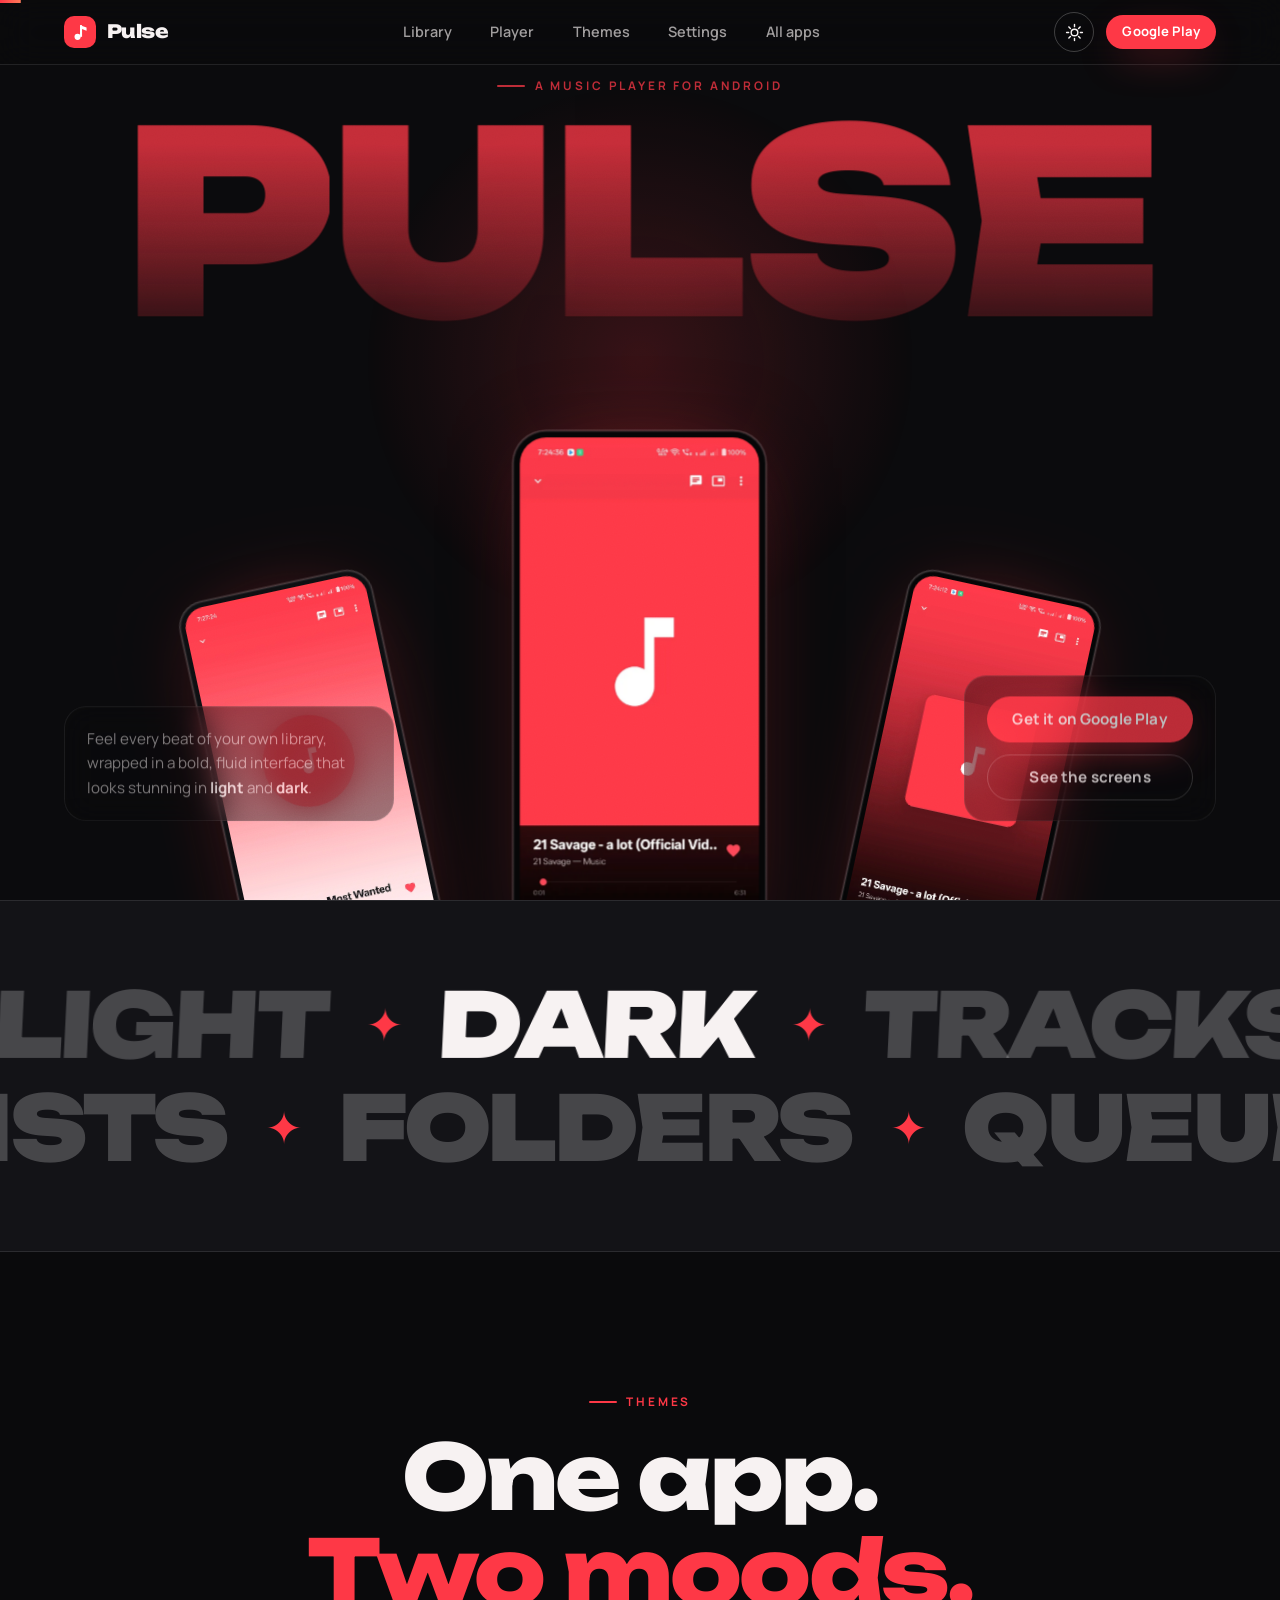
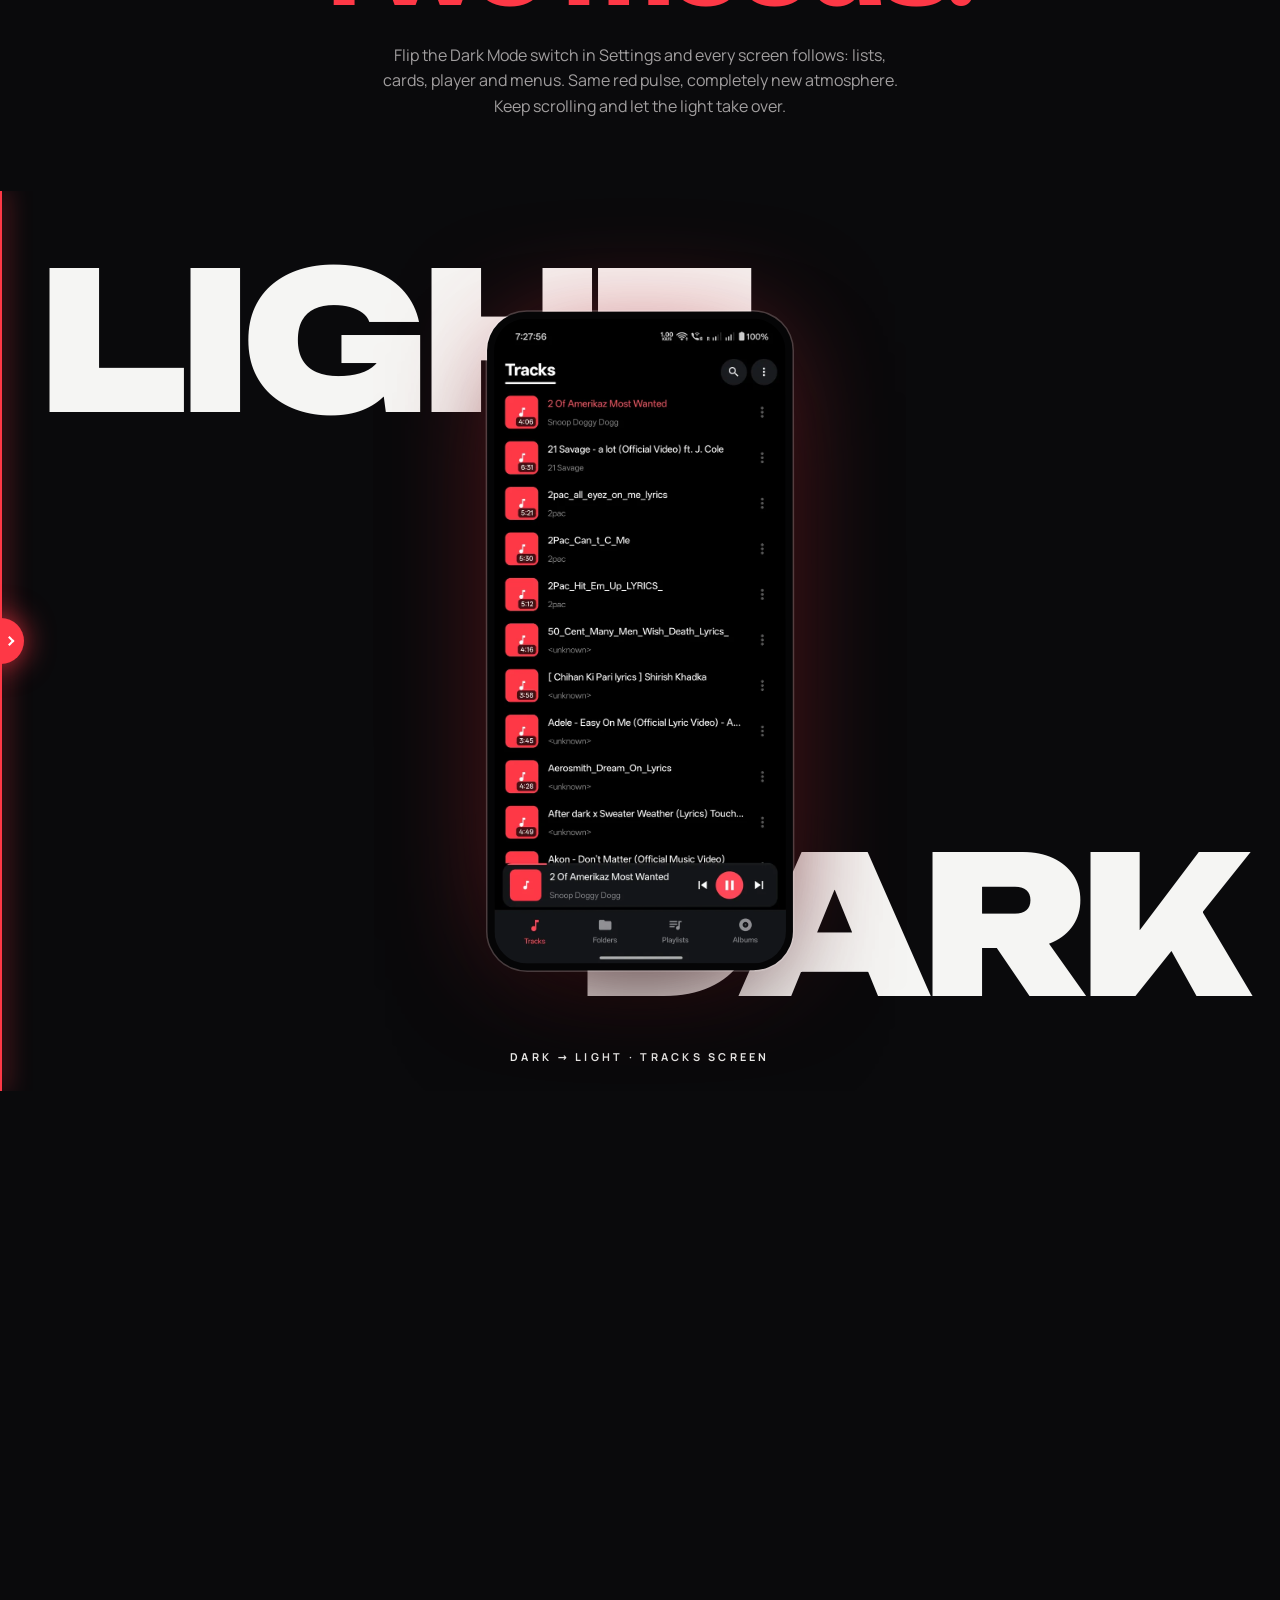
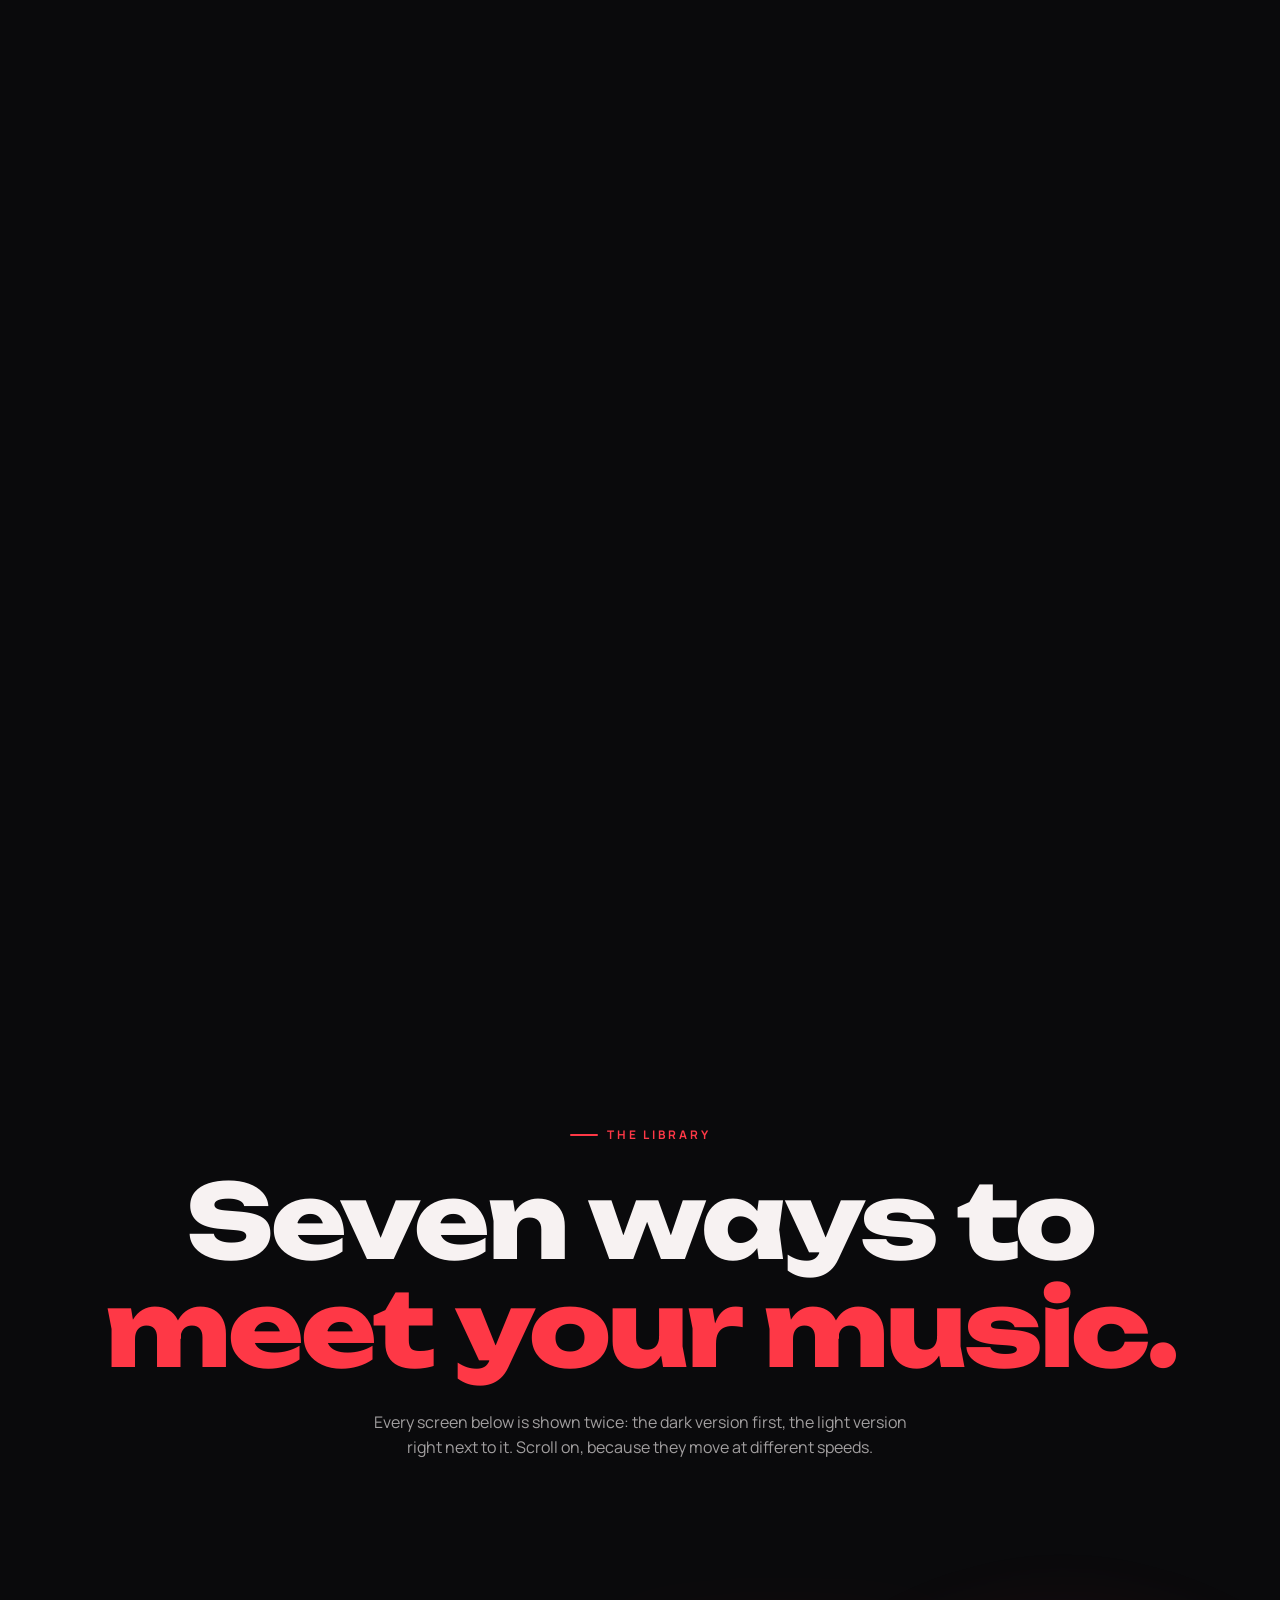
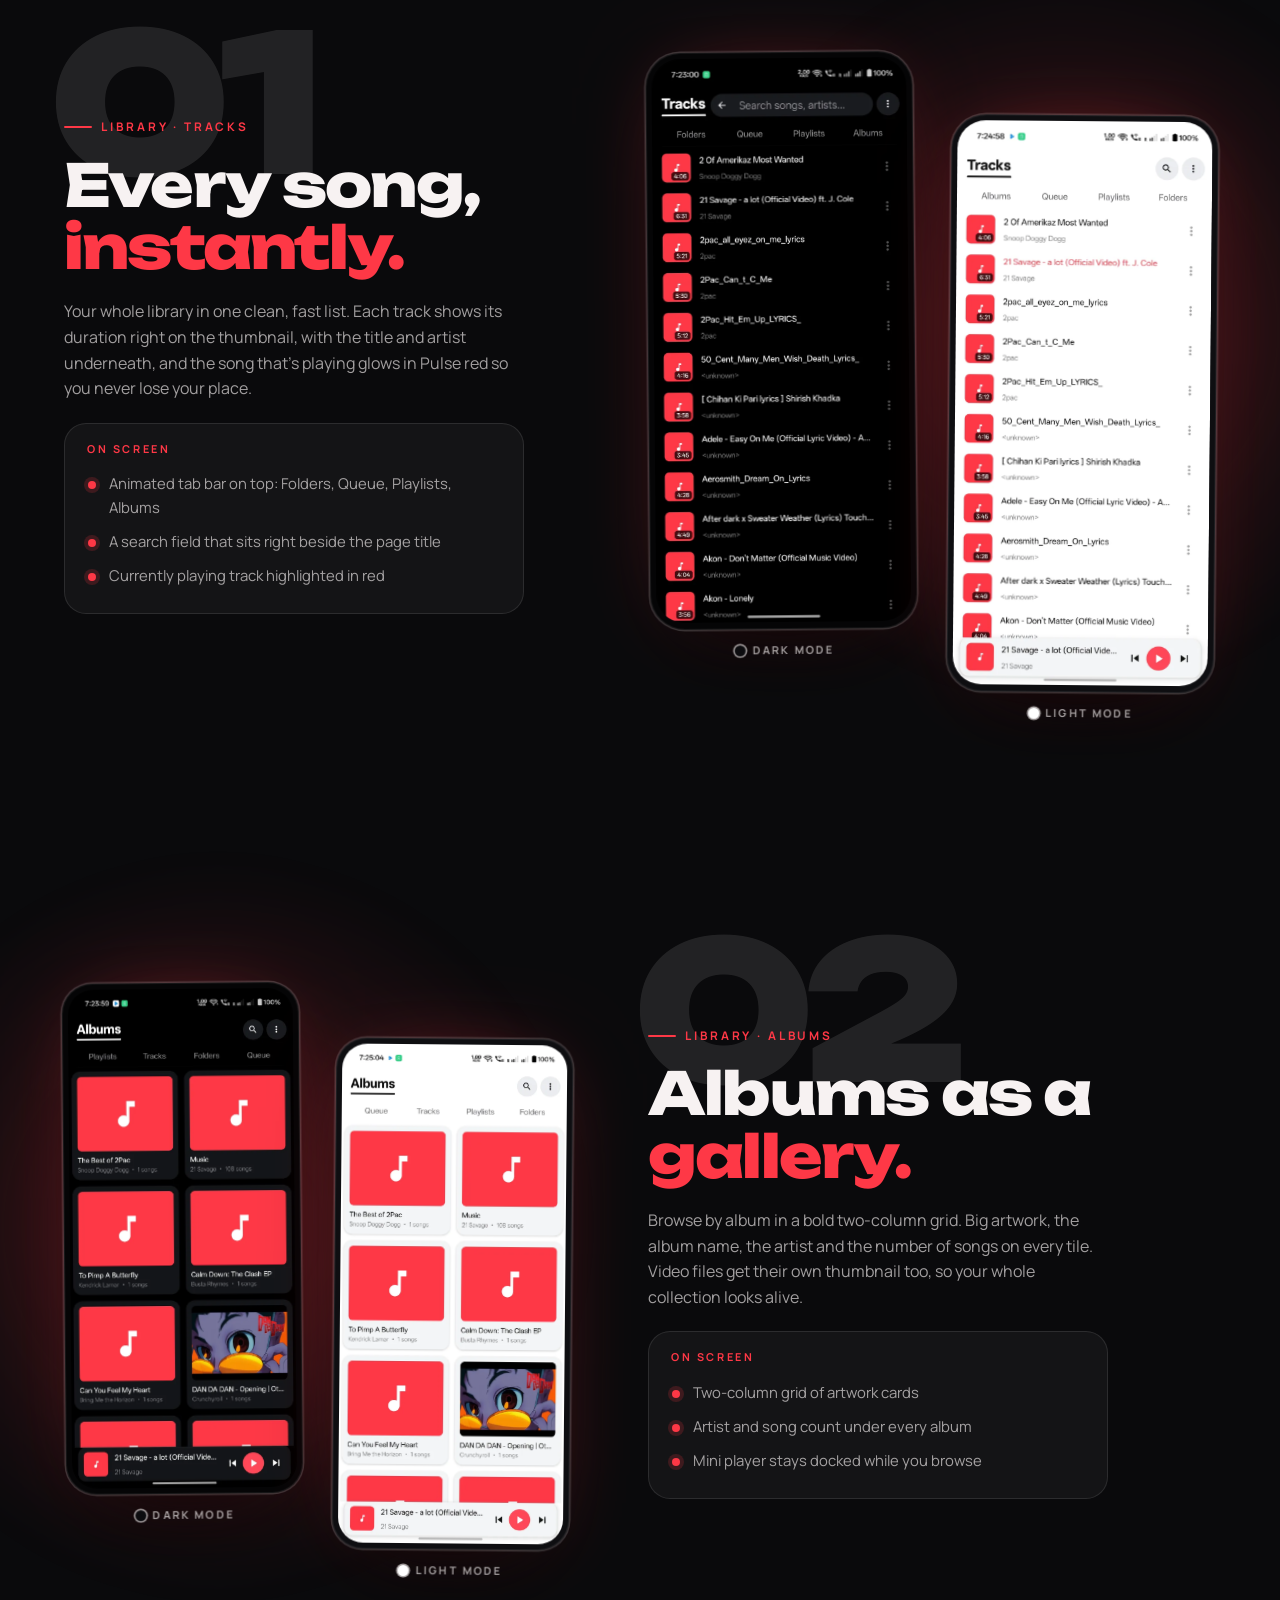
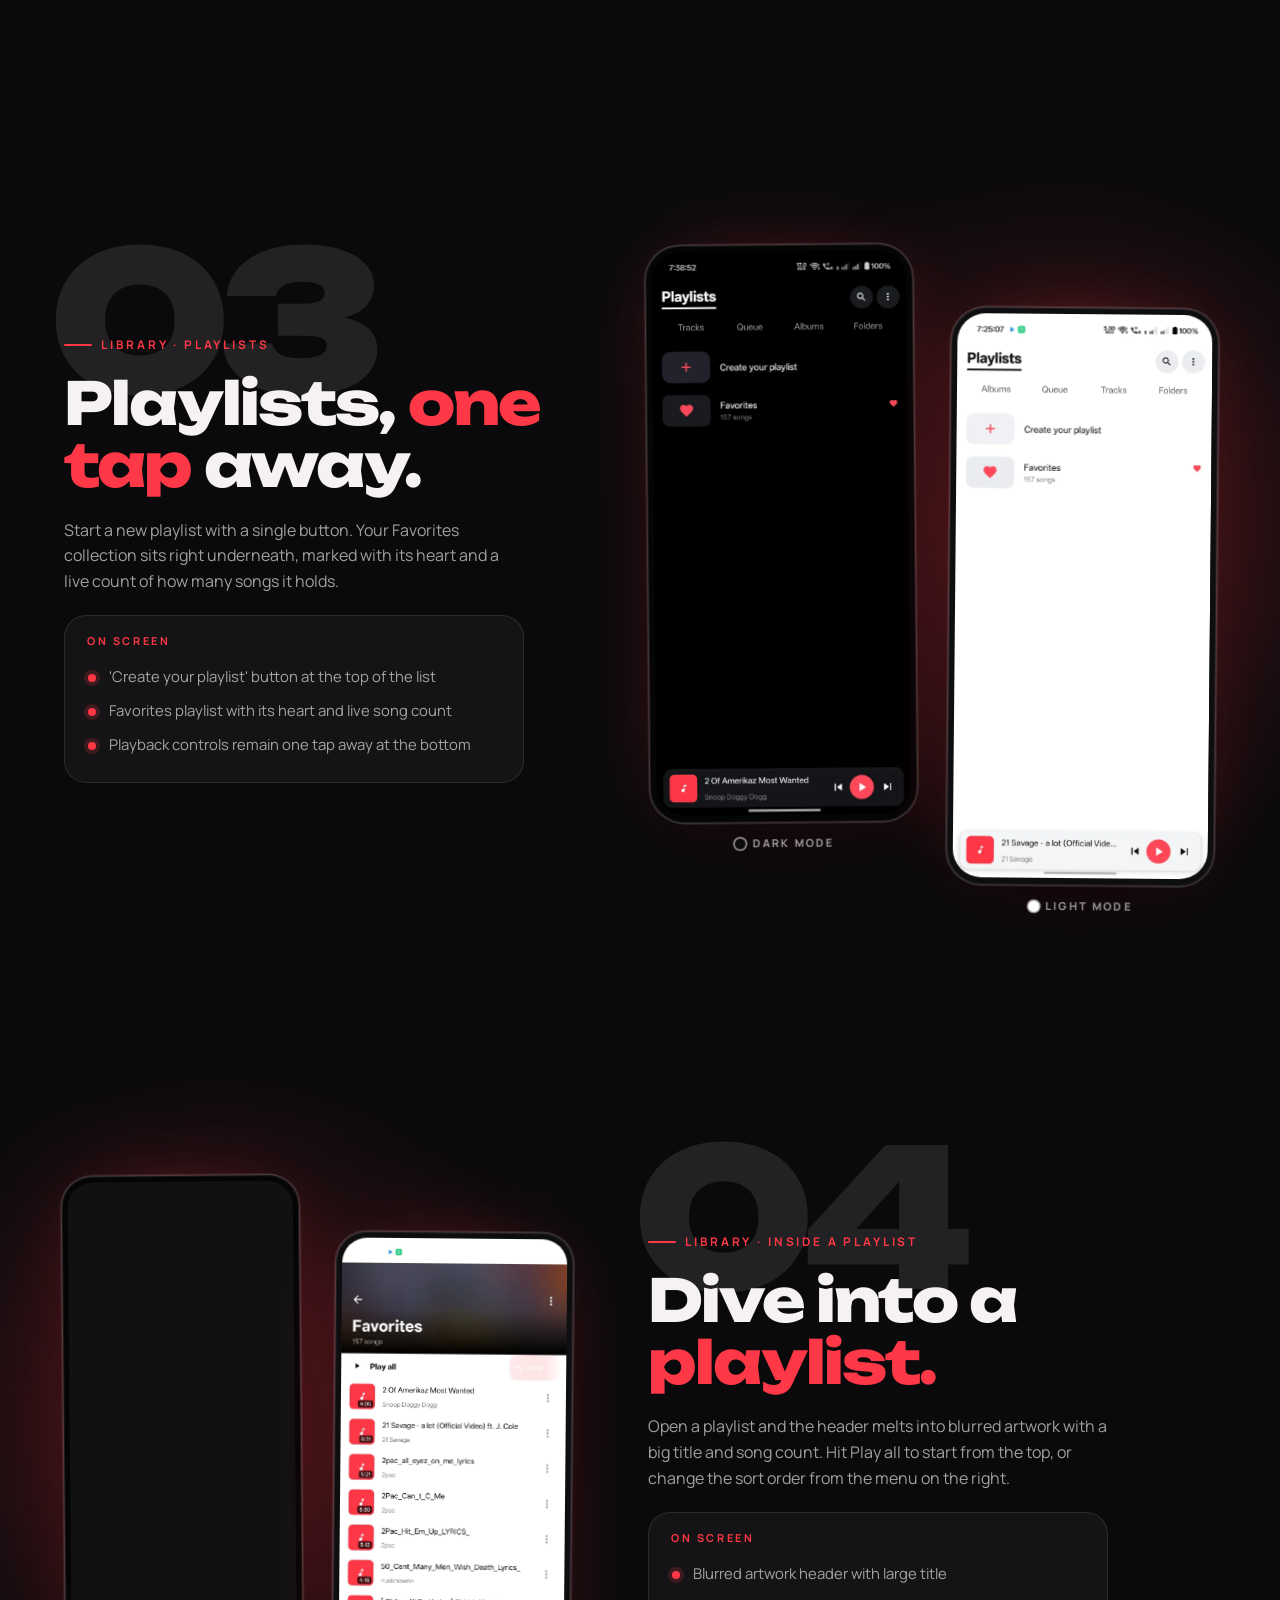
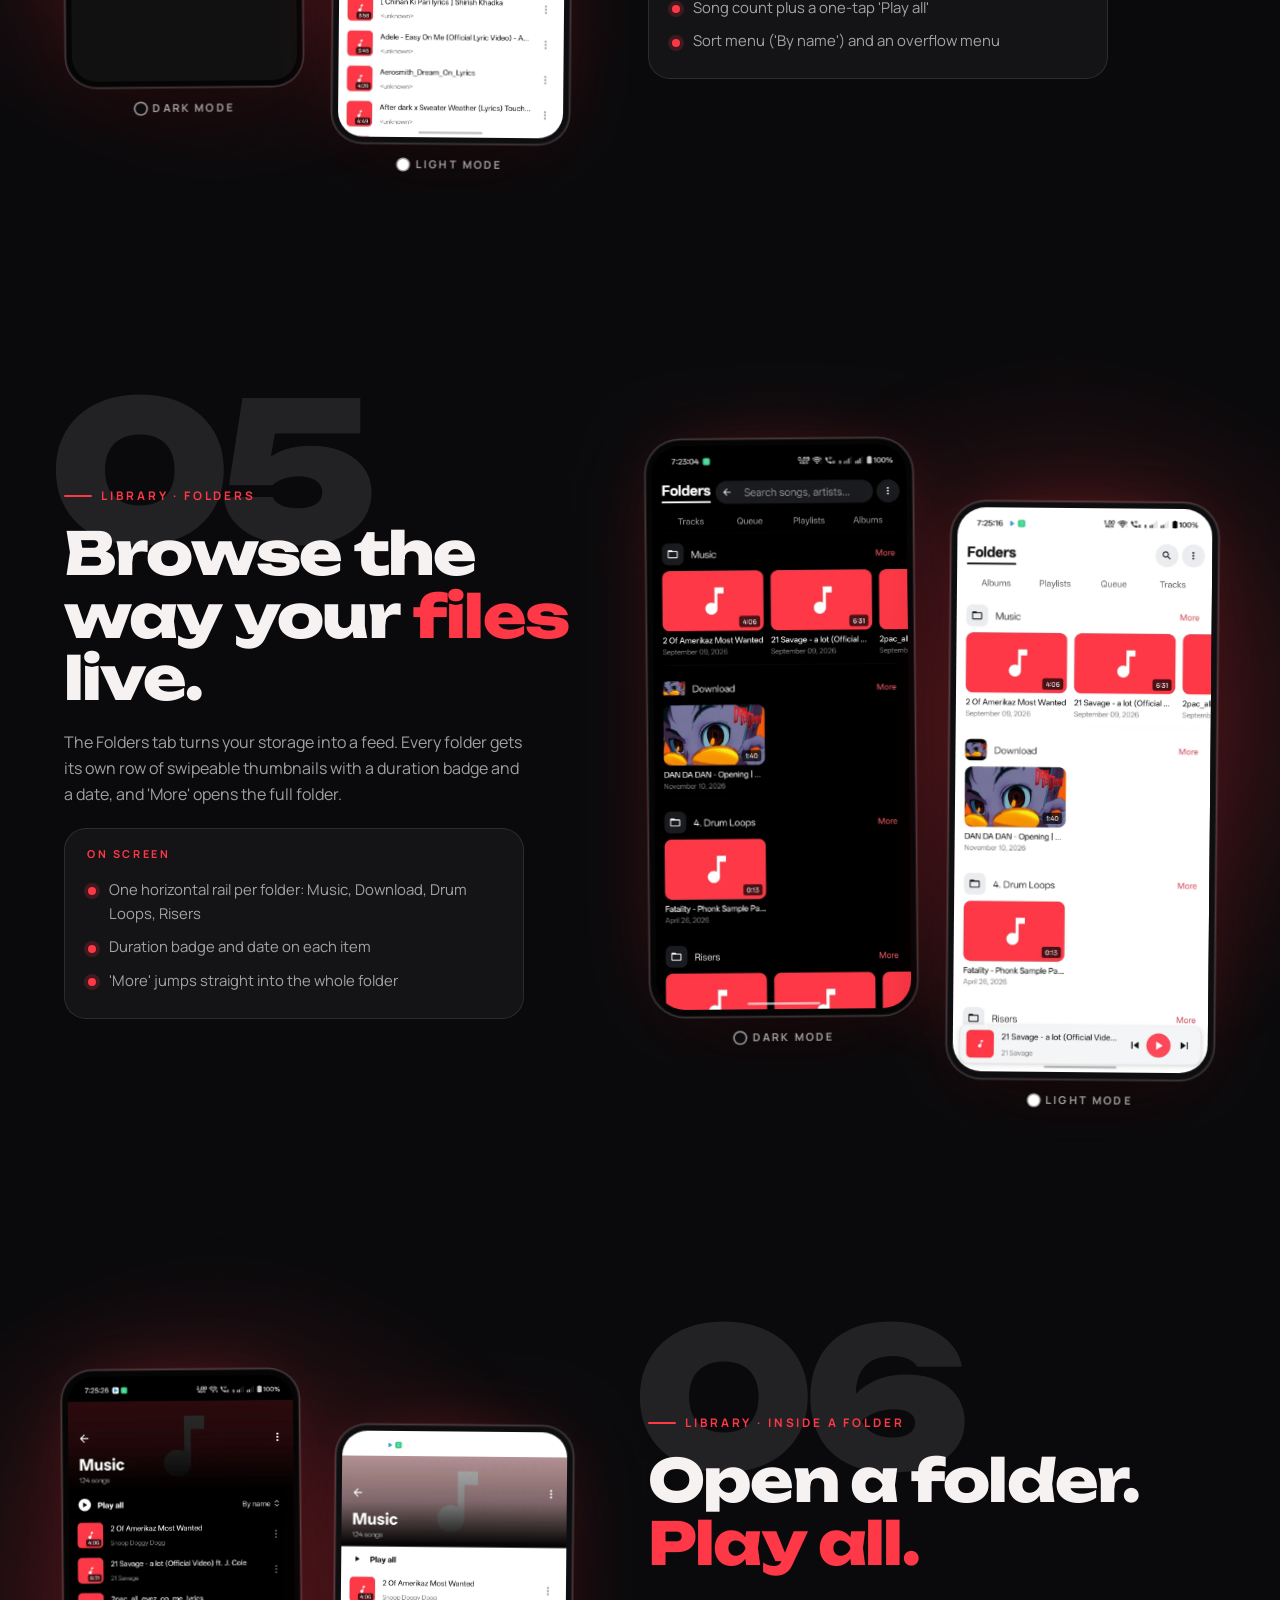
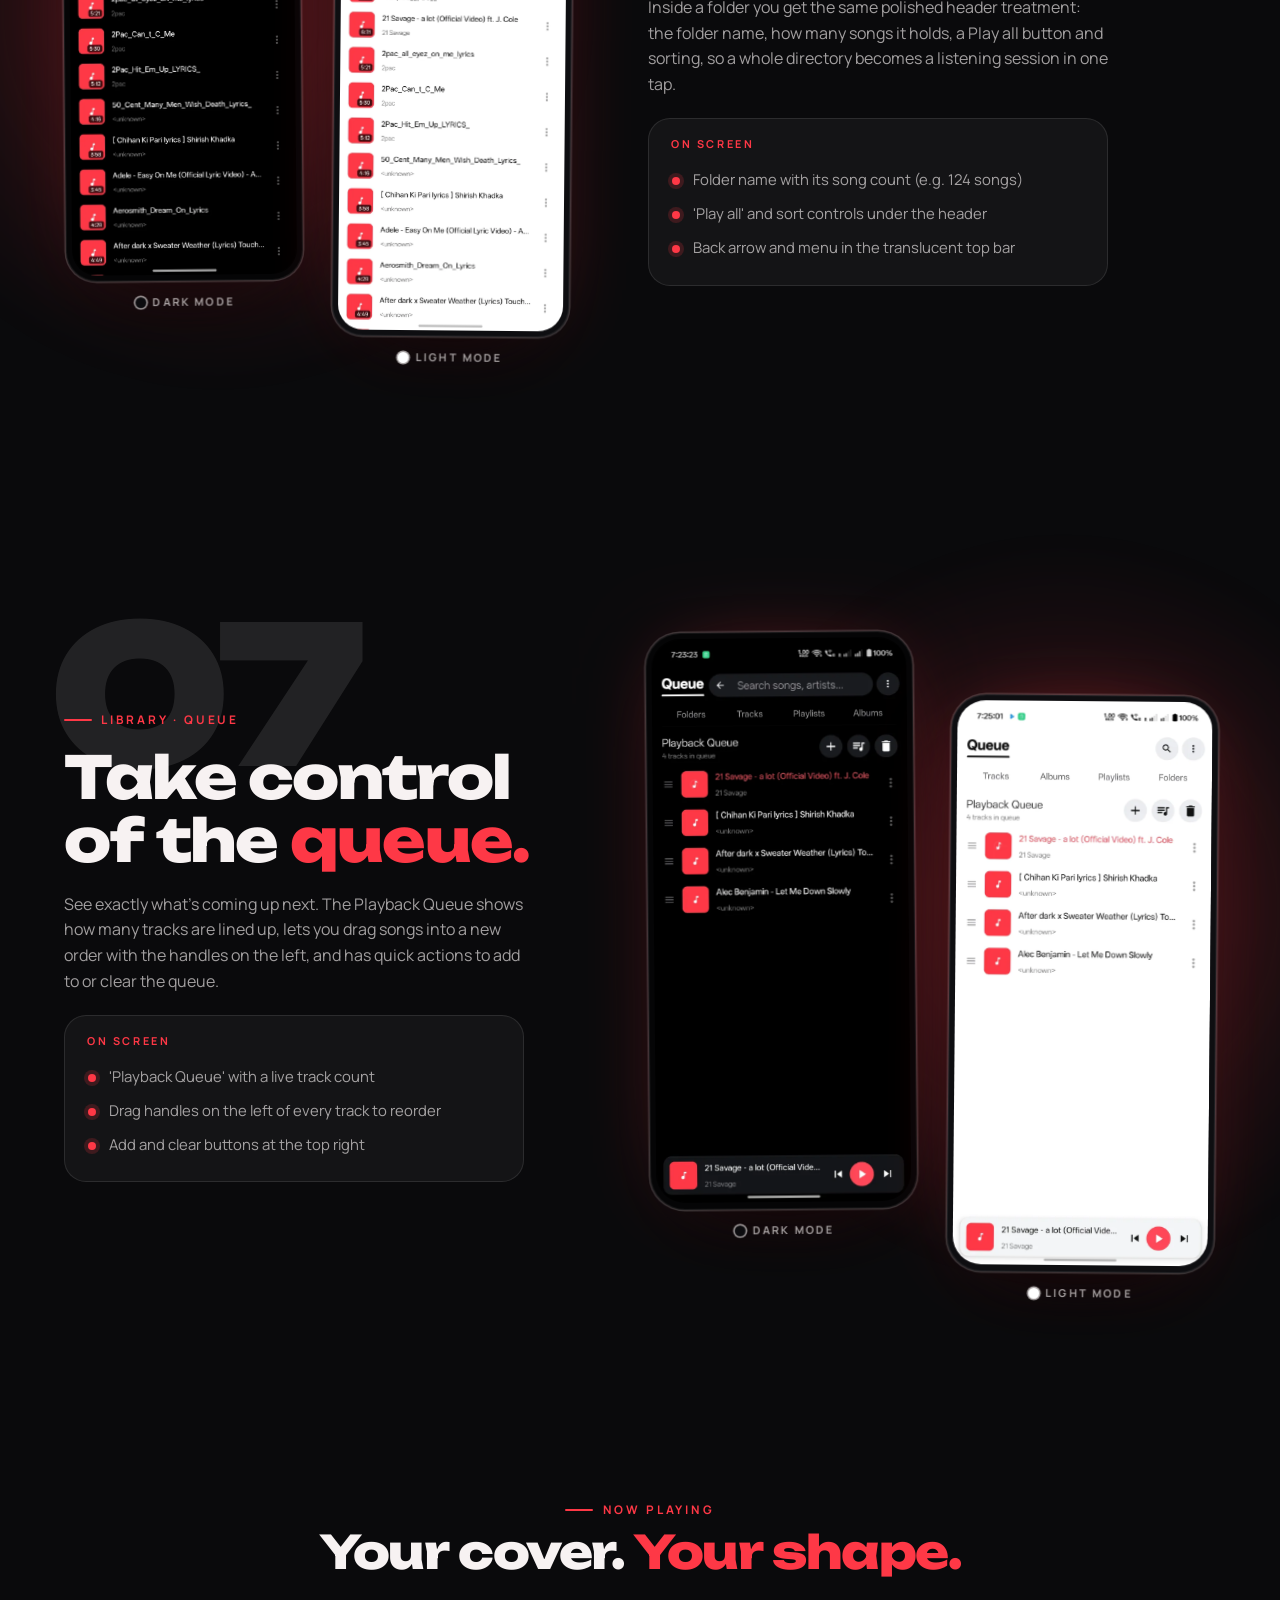
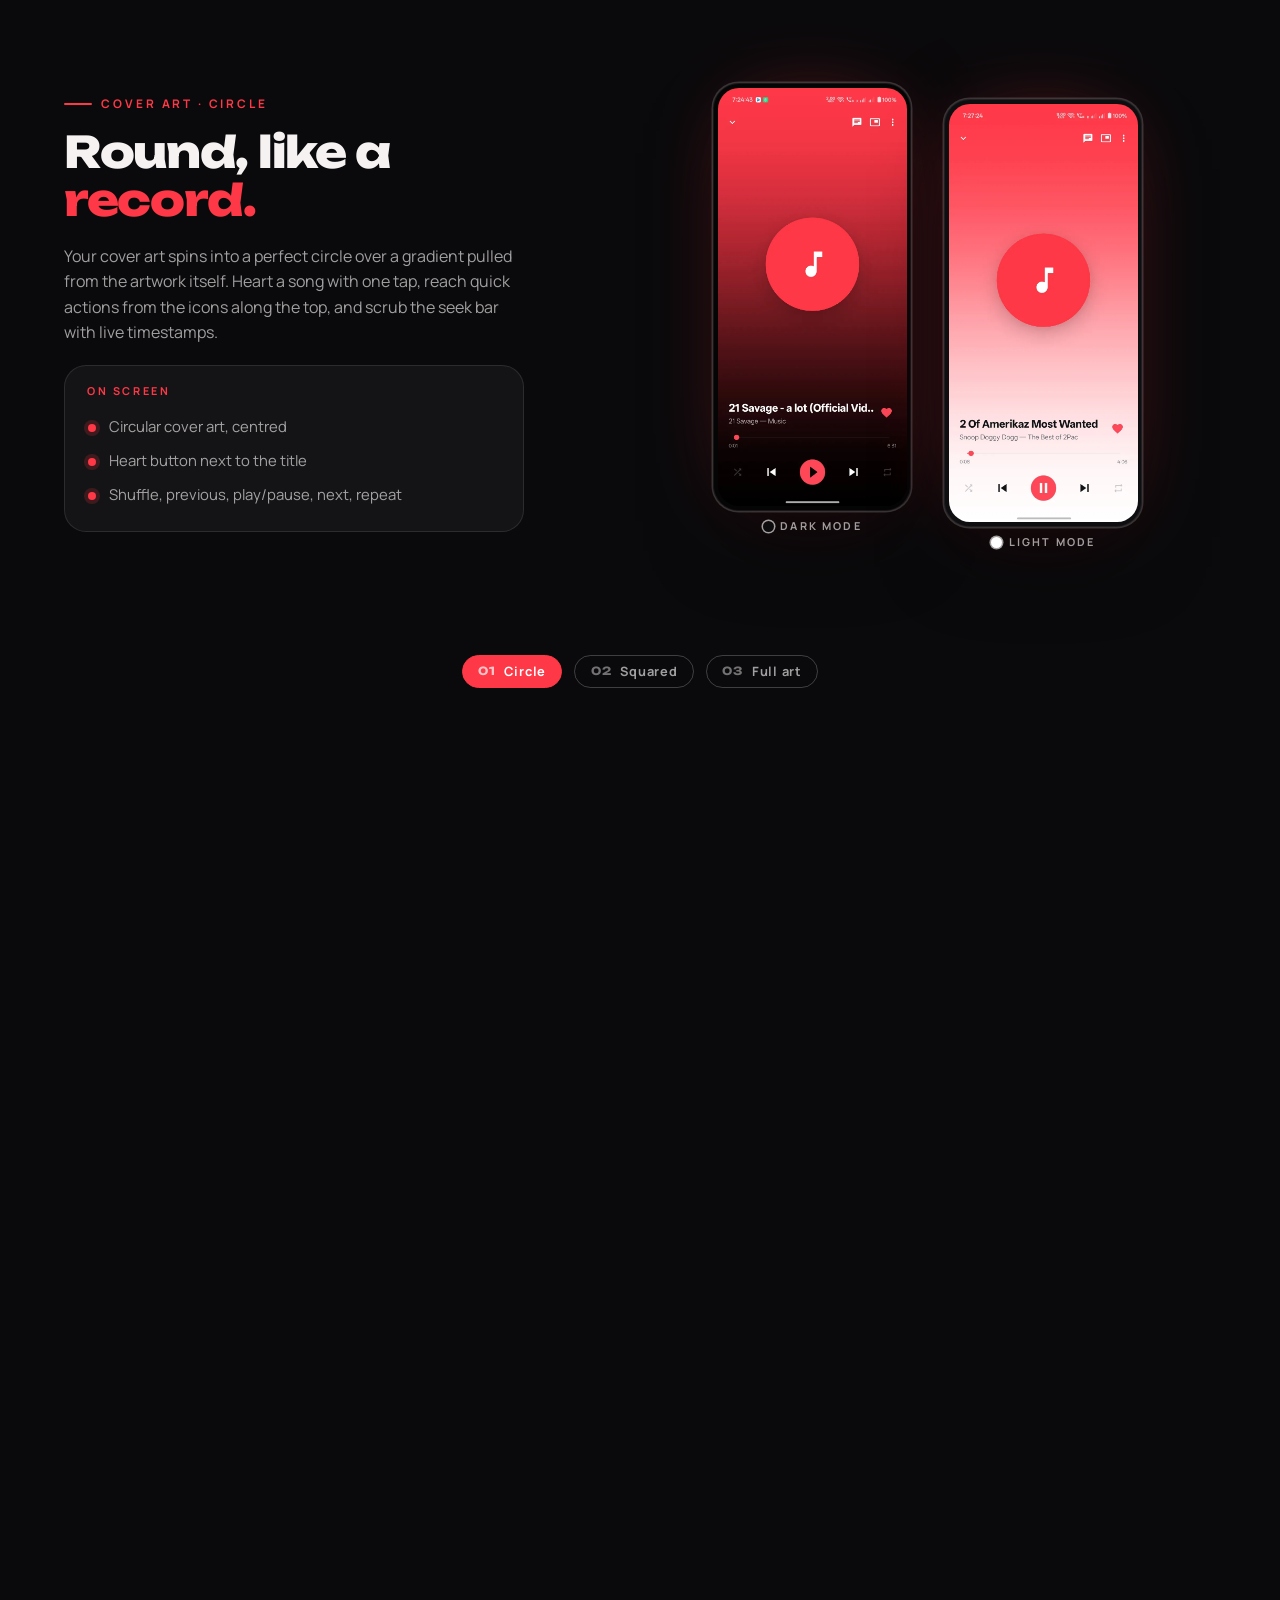
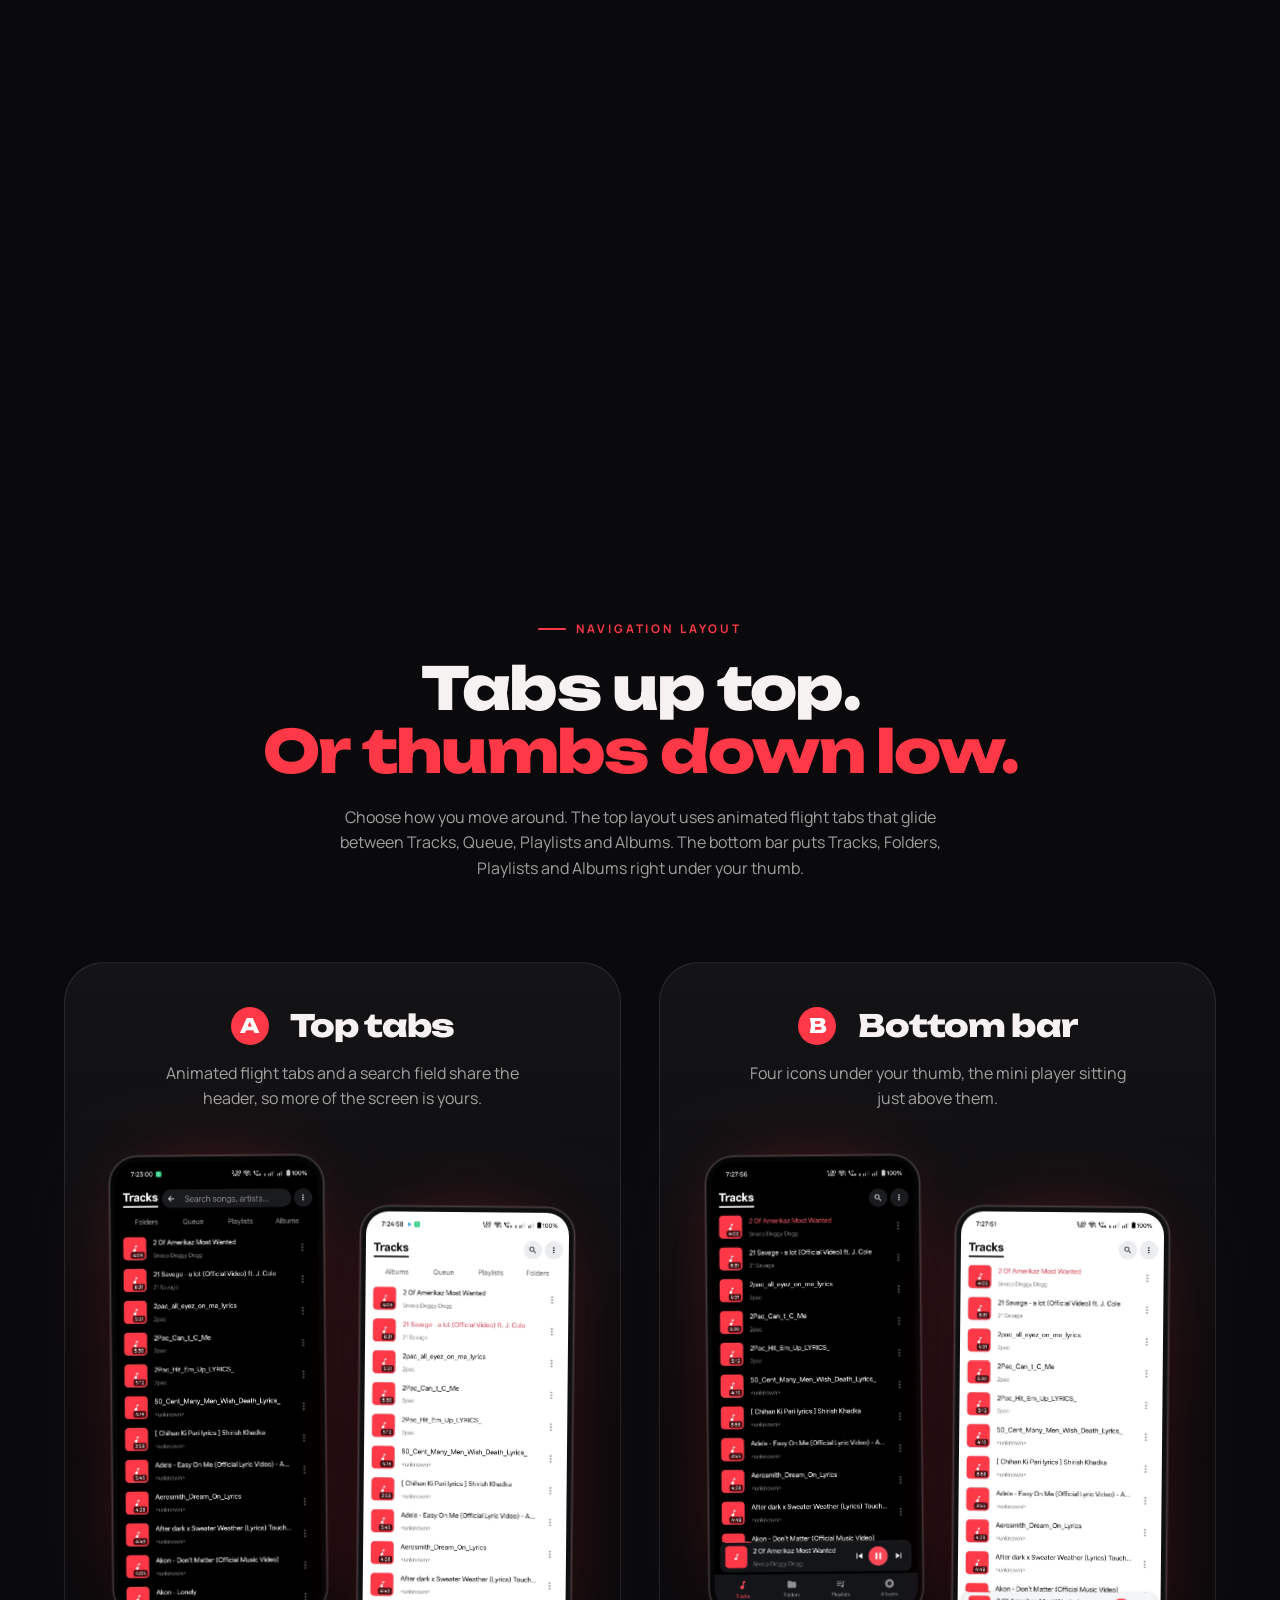
==== pulse-music/index.html @ 01e0a32e "Add apps homepage and Pulse Music site" ====
<!doctype html>
<html lang="en" data-theme="dark">
<head>
<meta charset="utf-8">
<meta name="viewport" content="width=device-width,initial-scale=1,viewport-fit=cover">
<title>Pulse Music: feel your library</title>
<meta name="description" content="Pulse is a beautiful music player for Android. Tracks, albums, playlists, folders and queue, three cover-art styles, gapless playback and a gorgeous light and dark theme.">
<meta name="theme-color" content="#0a0a0c">
<meta property="og:title" content="Pulse Music: feel your library">
<meta property="og:description" content="A beautiful music player for Android with light and dark themes, three cover-art styles and gapless playback.">
<meta property="og:type" content="website">
<meta property="og:image" content="https://git-drs.github.io/pulse-music/assets/og.jpg">
<meta property="og:url" content="https://git-drs.github.io/pulse-music/">
<link rel="canonical" href="https://git-drs.github.io/pulse-music/">
<meta name="twitter:card" content="summary_large_image">
<link rel="icon" href="assets/favicon.svg" type="image/svg+xml">
<link rel="preload" href="fonts/unbounded-latin-wght-normal.woff2" as="font" type="font/woff2" crossorigin>
<link rel="preload" href="fonts/manrope-latin-wght-normal.woff2" as="font" type="font/woff2" crossorigin>
<script>
  (function () {
    var d = document.documentElement, t = null;
    try { t = localStorage.getItem("pulse-theme"); } catch (e) {}
    if (t !== "light") t = "dark"; // dark by default; a saved choice is respected
    d.setAttribute("data-theme", t);
    d.classList.add("js");
    setTimeout(function () { if (!window.__pulseReady) d.classList.remove("js"); }, 3500);
  })();
</script>
<link rel="stylesheet" href="css/style.css">
</head>
<body>

<div class="progress" aria-hidden="true"><i></i></div>
<div class="glow" aria-hidden="true"></div>

<nav class="nav" aria-label="Main">
  <a class="brand" href="#top" aria-label="Pulse Music home"><svg class="note" viewBox="0 0 64 64" aria-hidden="true"><circle cx="25" cy="46" r="9"/><rect x="32" y="12" width="6" height="34"/><path d="M32 12l19 7v9l-19-7z"/></svg><span>Pulse</span></a>
  <ul class="nav-links">
    <li><a href="#library">Library</a></li>
    <li><a href="#player">Player</a></li>
    <li><a href="#themes">Themes</a></li>
    <li><a href="#settings">Settings</a></li>
    <li><a href="../">All apps</a></li>
  </ul>
  <div class="nav-actions">
    <button class="theme-toggle" type="button" aria-label="Toggle site theme" title="Toggle light / dark">
      <svg class="i-sun" viewBox="0 0 24 24" aria-hidden="true"><circle cx="12" cy="12" r="4.2"/><path d="M12 2v2.6M12 19.4V22M2 12h2.6M19.4 12H22M4.9 4.9l1.9 1.9M17.2 17.2l1.9 1.9M19.1 4.9l-1.9 1.9M6.8 17.2l-1.9 1.9"/></svg>
      <svg class="i-moon" viewBox="0 0 24 24" aria-hidden="true"><path d="M20.5 14.2A8.5 8.5 0 0 1 9.8 3.5a8.5 8.5 0 1 0 10.7 10.7z"/></svg>
    </button>
    <a class="btn btn--sm" href="https://play.google.com/store/apps/details?id=com.pulsemusic.app">Google Play</a>
  </div>
</nav>

<main>
<!-- ================================================================ HERO -->
<header class="hero" id="top">
  <div class="rings" aria-hidden="true"><i></i><i></i><i></i><i></i></div>
  <p class="eyebrow hero-eyebrow">A music player for Android</p>
  <h1 class="hero-title" aria-label="Pulse"><span aria-hidden="true">PULSE</span></h1>

  <div class="hero-phones">
    <div class="hp hp-l"><figure class="phone phone--light " data-tilt>
  <div class="phone-shell"><img src="assets/img/player-circle-light.webp" alt="Pulse player circle screen in light mode" width="720" height="1595" loading="eager" fetchpriority="high" decoding="async"></div>
  <figcaption class="tag"><i></i>Light · Circle art</figcaption>
</figure></div>
    <div class="hp hp-c"><figure class="phone phone--dark " data-tilt>
  <div class="phone-shell"><img src="assets/img/player-full-dark.webp" alt="Pulse player full screen in dark mode" width="720" height="1595" loading="eager" fetchpriority="high" decoding="async"></div>
  <figcaption class="tag"><i></i>Dark · Full art</figcaption>
</figure></div>
    <div class="hp hp-r"><figure class="phone phone--dark " data-tilt>
  <div class="phone-shell"><img src="assets/img/player-square-dark.webp" alt="Pulse player square screen in dark mode" width="720" height="1595" loading="eager" fetchpriority="high" decoding="async"></div>
  <figcaption class="tag"><i></i>Dark · Squared art</figcaption>
</figure></div>
  </div>

  <div class="hero-card hero-card--l">
    <p>Feel every beat of your own library, wrapped in a bold, fluid interface that looks stunning in <b>light</b> and <b>dark</b>.</p>
  </div>
  <div class="hero-card hero-card--r">
    <a class="btn" href="https://play.google.com/store/apps/details?id=com.pulsemusic.app">Get it on Google Play</a>
    <a class="btn btn--ghost" href="#library">See the screens</a>
  </div>
</header>

<section class="marquees" aria-label="Features">
  <div class="marq" aria-hidden="true"><div class="marq-track"><span>Tracks</span><i aria-hidden="true">✦</i><span>Albums</span><i aria-hidden="true">✦</i><span>Playlists</span><i aria-hidden="true">✦</i><span>Folders</span><i aria-hidden="true">✦</i><span>Queue</span><i aria-hidden="true">✦</i><span>Gapless</span><i aria-hidden="true">✦</i><span>Crossfade</span><i aria-hidden="true">✦</i><span>Light</span><i aria-hidden="true">✦</i><span>Dark</span><i aria-hidden="true">✦</i><span>Tracks</span><i aria-hidden="true">✦</i><span>Albums</span><i aria-hidden="true">✦</i><span>Playlists</span><i aria-hidden="true">✦</i><span>Folders</span><i aria-hidden="true">✦</i><span>Queue</span><i aria-hidden="true">✦</i><span>Gapless</span><i aria-hidden="true">✦</i><span>Crossfade</span><i aria-hidden="true">✦</i><span>Light</span><i aria-hidden="true">✦</i><span>Dark</span><i aria-hidden="true">✦</i><span>Tracks</span><i aria-hidden="true">✦</i><span>Albums</span><i aria-hidden="true">✦</i><span>Playlists</span><i aria-hidden="true">✦</i><span>Folders</span><i aria-hidden="true">✦</i><span>Queue</span><i aria-hidden="true">✦</i><span>Gapless</span><i aria-hidden="true">✦</i><span>Crossfade</span><i aria-hidden="true">✦</i><span>Light</span><i aria-hidden="true">✦</i><span>Dark</span><i aria-hidden="true">✦</i><span>Tracks</span><i aria-hidden="true">✦</i><span>Albums</span><i aria-hidden="true">✦</i><span>Playlists</span><i aria-hidden="true">✦</i><span>Folders</span><i aria-hidden="true">✦</i><span>Queue</span><i aria-hidden="true">✦</i><span>Gapless</span><i aria-hidden="true">✦</i><span>Crossfade</span><i aria-hidden="true">✦</i><span>Light</span><i aria-hidden="true">✦</i><span>Dark</span><i aria-hidden="true">✦</i></div></div>
  <div class="marq marq--rev" aria-hidden="true"><div class="marq-track"><span>Tracks</span><i aria-hidden="true">✦</i><span>Albums</span><i aria-hidden="true">✦</i><span>Playlists</span><i aria-hidden="true">✦</i><span>Folders</span><i aria-hidden="true">✦</i><span>Queue</span><i aria-hidden="true">✦</i><span>Gapless</span><i aria-hidden="true">✦</i><span>Crossfade</span><i aria-hidden="true">✦</i><span>Light</span><i aria-hidden="true">✦</i><span>Dark</span><i aria-hidden="true">✦</i><span>Tracks</span><i aria-hidden="true">✦</i><span>Albums</span><i aria-hidden="true">✦</i><span>Playlists</span><i aria-hidden="true">✦</i><span>Folders</span><i aria-hidden="true">✦</i><span>Queue</span><i aria-hidden="true">✦</i><span>Gapless</span><i aria-hidden="true">✦</i><span>Crossfade</span><i aria-hidden="true">✦</i><span>Light</span><i aria-hidden="true">✦</i><span>Dark</span><i aria-hidden="true">✦</i><span>Tracks</span><i aria-hidden="true">✦</i><span>Albums</span><i aria-hidden="true">✦</i><span>Playlists</span><i aria-hidden="true">✦</i><span>Folders</span><i aria-hidden="true">✦</i><span>Queue</span><i aria-hidden="true">✦</i><span>Gapless</span><i aria-hidden="true">✦</i><span>Crossfade</span><i aria-hidden="true">✦</i><span>Light</span><i aria-hidden="true">✦</i><span>Dark</span><i aria-hidden="true">✦</i><span>Tracks</span><i aria-hidden="true">✦</i><span>Albums</span><i aria-hidden="true">✦</i><span>Playlists</span><i aria-hidden="true">✦</i><span>Folders</span><i aria-hidden="true">✦</i><span>Queue</span><i aria-hidden="true">✦</i><span>Gapless</span><i aria-hidden="true">✦</i><span>Crossfade</span><i aria-hidden="true">✦</i><span>Light</span><i aria-hidden="true">✦</i><span>Dark</span><i aria-hidden="true">✦</i></div></div>
</section>

<!-- ============================================================ THEME WIPE -->
<section class="wipe" id="themes">
  <div class="wipe-intro">
    <p class="eyebrow">Themes</p>
    <h2>One app.<br><em>Two moods.</em></h2>
    <p>Flip the Dark Mode switch in Settings and every screen follows: lists, cards, player and menus. Same red pulse, completely new atmosphere. Keep scrolling and let the light take over.</p>
  </div>
  <div class="wipe-stage">
    <div class="wipe-bg wipe-bg--light" aria-hidden="true"></div>
    <div class="wipe-words" aria-hidden="true"><span>Light</span><span>Dark</span></div>
    <div class="wipe-phone">
      <div class="phone phone--dark">
        <div class="phone-shell">
          <img src="assets/img/tracks-bottom-dark.webp" alt="Pulse Tracks screen in dark mode" width="720" height="1595" loading="lazy" decoding="async">
          <img class="wipe-light" src="assets/img/tracks-bottom-light.webp" alt="Pulse Tracks screen in light mode" width="720" height="1595" loading="lazy" decoding="async">
        </div>
      </div>
    </div>
    <div class="wipe-line" aria-hidden="true"><i></i></div>
    <p class="wipe-hint" aria-hidden="true">Dark → Light · Tracks screen</p>
  </div>
</section>

<!-- ================================================================ LIBRARY -->
<section class="chapter" id="library">
  <p class="eyebrow">The library</p>
  <h2 class="chapter-title" data-split>Seven ways to<br><em>meet your music.</em></h2>
  <p class="chapter-sub reveal">Every screen below is shown twice: the dark version first, the light version right next to it. Scroll on, because they move at different speeds.</p>
</section>

<section class="feat" id="tracks" data-side="left">
  <div class="blob" aria-hidden="true"></div>
  <div class="feat-text">
    <span class="feat-num" aria-hidden="true">01</span>
    <p class="eyebrow">Library · Tracks</p>
    <h2 data-split>Every song,<br><em>instantly.</em></h2>
    <p class="feat-p reveal">Your whole library in one clean, fast list. Each track shows its duration right on the thumbnail, with the title and artist underneath, and the song that's playing glows in Pulse red so you never lose your place.</p>
    <div class="seen reveal">
      <h3>On screen</h3>
      <ul><li>Animated tab bar on top: Folders, Queue, Playlists, Albums</li><li>A search field that sits right beside the page title</li><li>Currently playing track highlighted in red</li></ul>
    </div>
  </div>
  <div class="duo ">
  <div class="duo-a" data-speed="-1"><figure class="phone phone--dark " data-tilt>
  <div class="phone-shell"><img src="assets/img/tracks-dark.webp" alt="Pulse tracks screen in dark mode" width="720" height="1595" loading="lazy" decoding="async"></div>
  <figcaption class="tag"><i></i>Dark mode</figcaption>
</figure></div>
  <div class="duo-b" data-speed="1"><figure class="phone phone--light " data-tilt>
  <div class="phone-shell"><img src="assets/img/tracks-light.webp" alt="Pulse tracks screen in light mode" width="720" height="1595" loading="lazy" decoding="async"></div>
  <figcaption class="tag"><i></i>Light mode</figcaption>
</figure></div>
</div>
</section>

<section class="feat" id="albums" data-side="right">
  <div class="blob" aria-hidden="true"></div>
  <div class="feat-text">
    <span class="feat-num" aria-hidden="true">02</span>
    <p class="eyebrow">Library · Albums</p>
    <h2 data-split>Albums as a <em>gallery.</em></h2>
    <p class="feat-p reveal">Browse by album in a bold two-column grid. Big artwork, the album name, the artist and the number of songs on every tile. Video files get their own thumbnail too, so your whole collection looks alive.</p>
    <div class="seen reveal">
      <h3>On screen</h3>
      <ul><li>Two-column grid of artwork cards</li><li>Artist and song count under every album</li><li>Mini player stays docked while you browse</li></ul>
    </div>
  </div>
  <div class="duo ">
  <div class="duo-a" data-speed="-1"><figure class="phone phone--dark " data-tilt>
  <div class="phone-shell"><img src="assets/img/albums-dark.webp" alt="Pulse albums screen in dark mode" width="720" height="1595" loading="lazy" decoding="async"></div>
  <figcaption class="tag"><i></i>Dark mode</figcaption>
</figure></div>
  <div class="duo-b" data-speed="1"><figure class="phone phone--light " data-tilt>
  <div class="phone-shell"><img src="assets/img/albums-light.webp" alt="Pulse albums screen in light mode" width="720" height="1595" loading="lazy" decoding="async"></div>
  <figcaption class="tag"><i></i>Light mode</figcaption>
</figure></div>
</div>
</section>

<section class="feat" id="playlists" data-side="left">
  <div class="blob" aria-hidden="true"></div>
  <div class="feat-text">
    <span class="feat-num" aria-hidden="true">03</span>
    <p class="eyebrow">Library · Playlists</p>
    <h2 data-split>Playlists, <em>one tap</em> away.</h2>
    <p class="feat-p reveal">Start a new playlist with a single button. Your Favorites collection sits right underneath, marked with its heart and a live count of how many songs it holds.</p>
    <div class="seen reveal">
      <h3>On screen</h3>
      <ul><li>'Create your playlist' button at the top of the list</li><li>Favorites playlist with its heart and live song count</li><li>Playback controls remain one tap away at the bottom</li></ul>
    </div>
  </div>
  <div class="duo ">
  <div class="duo-a" data-speed="-1"><figure class="phone phone--dark " data-tilt>
  <div class="phone-shell"><img src="assets/img/playlists-dark.webp" alt="Pulse playlists screen in dark mode" width="720" height="1595" loading="lazy" decoding="async"></div>
  <figcaption class="tag"><i></i>Dark mode</figcaption>
</figure></div>
  <div class="duo-b" data-speed="1"><figure class="phone phone--light " data-tilt>
  <div class="phone-shell"><img src="assets/img/playlists-light.webp" alt="Pulse playlists screen in light mode" width="720" height="1595" loading="lazy" decoding="async"></div>
  <figcaption class="tag"><i></i>Light mode</figcaption>
</figure></div>
</div>
</section>

<section class="feat" id="inside-playlist" data-side="right">
  <div class="blob" aria-hidden="true"></div>
  <div class="feat-text">
    <span class="feat-num" aria-hidden="true">04</span>
    <p class="eyebrow">Library · Inside a playlist</p>
    <h2 data-split>Dive into a <em>playlist.</em></h2>
    <p class="feat-p reveal">Open a playlist and the header melts into blurred artwork with a big title and song count. Hit Play all to start from the top, or change the sort order from the menu on the right.</p>
    <div class="seen reveal">
      <h3>On screen</h3>
      <ul><li>Blurred artwork header with large title</li><li>Song count plus a one-tap 'Play all'</li><li>Sort menu ('By name') and an overflow menu</li></ul>
    </div>
  </div>
  <div class="duo ">
  <div class="duo-a" data-speed="-1"><figure class="phone phone--dark " data-tilt>
  <div class="phone-shell"><img src="assets/img/playlist-inside-dark.webp" alt="Pulse playlist inside screen in dark mode" width="720" height="1595" loading="lazy" decoding="async"></div>
  <figcaption class="tag"><i></i>Dark mode</figcaption>
</figure></div>
  <div class="duo-b" data-speed="1"><figure class="phone phone--light " data-tilt>
  <div class="phone-shell"><img src="assets/img/playlist-inside-light.webp" alt="Pulse playlist inside screen in light mode" width="720" height="1595" loading="lazy" decoding="async"></div>
  <figcaption class="tag"><i></i>Light mode</figcaption>
</figure></div>
</div>
</section>

<section class="feat" id="folders" data-side="left">
  <div class="blob" aria-hidden="true"></div>
  <div class="feat-text">
    <span class="feat-num" aria-hidden="true">05</span>
    <p class="eyebrow">Library · Folders</p>
    <h2 data-split>Browse the way your <em>files</em> live.</h2>
    <p class="feat-p reveal">The Folders tab turns your storage into a feed. Every folder gets its own row of swipeable thumbnails with a duration badge and a date, and 'More' opens the full folder.</p>
    <div class="seen reveal">
      <h3>On screen</h3>
      <ul><li>One horizontal rail per folder: Music, Download, Drum Loops, Risers</li><li>Duration badge and date on each item</li><li>'More' jumps straight into the whole folder</li></ul>
    </div>
  </div>
  <div class="duo ">
  <div class="duo-a" data-speed="-1"><figure class="phone phone--dark " data-tilt>
  <div class="phone-shell"><img src="assets/img/folders-dark.webp" alt="Pulse folders screen in dark mode" width="720" height="1595" loading="lazy" decoding="async"></div>
  <figcaption class="tag"><i></i>Dark mode</figcaption>
</figure></div>
  <div class="duo-b" data-speed="1"><figure class="phone phone--light " data-tilt>
  <div class="phone-shell"><img src="assets/img/folders-light.webp" alt="Pulse folders screen in light mode" width="720" height="1595" loading="lazy" decoding="async"></div>
  <figcaption class="tag"><i></i>Light mode</figcaption>
</figure></div>
</div>
</section>

<section class="feat" id="inside-folder" data-side="right">
  <div class="blob" aria-hidden="true"></div>
  <div class="feat-text">
    <span class="feat-num" aria-hidden="true">06</span>
    <p class="eyebrow">Library · Inside a folder</p>
    <h2 data-split>Open a folder.<br><em>Play all.</em></h2>
    <p class="feat-p reveal">Inside a folder you get the same polished header treatment: the folder name, how many songs it holds, a Play all button and sorting, so a whole directory becomes a listening session in one tap.</p>
    <div class="seen reveal">
      <h3>On screen</h3>
      <ul><li>Folder name with its song count (e.g. 124 songs)</li><li>'Play all' and sort controls under the header</li><li>Back arrow and menu in the translucent top bar</li></ul>
    </div>
  </div>
  <div class="duo ">
  <div class="duo-a" data-speed="-1"><figure class="phone phone--dark " data-tilt>
  <div class="phone-shell"><img src="assets/img/folder-inside-dark.webp" alt="Pulse folder inside screen in dark mode" width="720" height="1595" loading="lazy" decoding="async"></div>
  <figcaption class="tag"><i></i>Dark mode</figcaption>
</figure></div>
  <div class="duo-b" data-speed="1"><figure class="phone phone--light " data-tilt>
  <div class="phone-shell"><img src="assets/img/folder-inside-light.webp" alt="Pulse folder inside screen in light mode" width="720" height="1595" loading="lazy" decoding="async"></div>
  <figcaption class="tag"><i></i>Light mode</figcaption>
</figure></div>
</div>
</section>

<section class="feat" id="queue" data-side="left">
  <div class="blob" aria-hidden="true"></div>
  <div class="feat-text">
    <span class="feat-num" aria-hidden="true">07</span>
    <p class="eyebrow">Library · Queue</p>
    <h2 data-split>Take control of the <em>queue.</em></h2>
    <p class="feat-p reveal">See exactly what's coming up next. The Playback Queue shows how many tracks are lined up, lets you drag songs into a new order with the handles on the left, and has quick actions to add to or clear the queue.</p>
    <div class="seen reveal">
      <h3>On screen</h3>
      <ul><li>'Playback Queue' with a live track count</li><li>Drag handles on the left of every track to reorder</li><li>Add and clear buttons at the top right</li></ul>
    </div>
  </div>
  <div class="duo ">
  <div class="duo-a" data-speed="-1"><figure class="phone phone--dark " data-tilt>
  <div class="phone-shell"><img src="assets/img/queue-dark.webp" alt="Pulse queue screen in dark mode" width="720" height="1595" loading="lazy" decoding="async"></div>
  <figcaption class="tag"><i></i>Dark mode</figcaption>
</figure></div>
  <div class="duo-b" data-speed="1"><figure class="phone phone--light " data-tilt>
  <div class="phone-shell"><img src="assets/img/queue-light.webp" alt="Pulse queue screen in light mode" width="720" height="1595" loading="lazy" decoding="async"></div>
  <figcaption class="tag"><i></i>Light mode</figcaption>
</figure></div>
</div>
</section>

<!-- ================================================================ PLAYER -->
<section class="stepper" id="player">
  <div class="stepper-stage">
    <div class="stepper-head">
      <p class="eyebrow">Now playing</p>
      <h2 data-split>Your cover. <em>Your shape.</em></h2>
    </div>
    <div class="stepper-grid">
      <div class="step-texts">
<article class="step-text">
  <span class="feat-num" aria-hidden="true">01</span>
  <p class="eyebrow">Cover art · Circle</p>
  <h3 class="step-h">Round, like a <em>record.</em></h3>
  <p class="feat-p">Your cover art spins into a perfect circle over a gradient pulled from the artwork itself. Heart a song with one tap, reach quick actions from the icons along the top, and scrub the seek bar with live timestamps.</p>
  <div class="seen"><h3>On screen</h3><ul><li>Circular cover art, centred</li><li>Heart button next to the title</li><li>Shuffle, previous, play/pause, next, repeat</li></ul></div>
</article>
<article class="step-text">
  <span class="feat-num" aria-hidden="true">02</span>
  <p class="eyebrow">Cover art · Squared</p>
  <h3 class="step-h">A rounded <em>square</em> frame.</h3>
  <p class="feat-p">Prefer the classic album look? Switch the cover art shape to Square and the artwork sits in a soft-cornered tile. The colours still flow from the cover into the whole player background.</p>
  <div class="seen"><h3>On screen</h3><ul><li>Rounded-square artwork</li><li>Gradient extracted from the album art</li><li>Same full set of transport controls</li></ul></div>
</article>
<article class="step-text">
  <span class="feat-num" aria-hidden="true">03</span>
  <p class="eyebrow">Cover art · Full art</p>
  <h3 class="step-h">Art, <em>edge to edge.</em></h3>
  <p class="feat-p">Go all-in with Full art: the cover stretches across the top of the screen and fades into the controls. It's the most immersive way to watch a song play.</p>
  <div class="seen"><h3>On screen</h3><ul><li>Cover fills the top of the screen</li><li>Title, artist and album in the fade</li><li>Seek bar with elapsed and total time</li></ul></div>
</article>
      </div>
      <div class="step-visuals">
<div class="step-vis"><div class="duo duo--tight">
  <div class="duo-a" data-speed="-1"><figure class="phone phone--dark " data-tilt>
  <div class="phone-shell"><img src="assets/img/player-circle-dark.webp" alt="Pulse player circle screen in dark mode" width="720" height="1595" loading="lazy" decoding="async"></div>
  <figcaption class="tag"><i></i>Dark mode</figcaption>
</figure></div>
  <div class="duo-b" data-speed="1"><figure class="phone phone--light " data-tilt>
  <div class="phone-shell"><img src="assets/img/player-circle-light.webp" alt="Pulse player circle screen in light mode" width="720" height="1595" loading="lazy" decoding="async"></div>
  <figcaption class="tag"><i></i>Light mode</figcaption>
</figure></div>
</div></div>
<div class="step-vis"><div class="duo duo--tight">
  <div class="duo-a" data-speed="-1"><figure class="phone phone--dark " data-tilt>
  <div class="phone-shell"><img src="assets/img/player-square-dark.webp" alt="Pulse player square screen in dark mode" width="720" height="1595" loading="lazy" decoding="async"></div>
  <figcaption class="tag"><i></i>Dark mode</figcaption>
</figure></div>
  <div class="duo-b" data-speed="1"><figure class="phone phone--light " data-tilt>
  <div class="phone-shell"><img src="assets/img/player-square-light.webp" alt="Pulse player square screen in light mode" width="720" height="1595" loading="lazy" decoding="async"></div>
  <figcaption class="tag"><i></i>Light mode</figcaption>
</figure></div>
</div></div>
<div class="step-vis"><div class="duo duo--tight">
  <div class="duo-a" data-speed="-1"><figure class="phone phone--dark " data-tilt>
  <div class="phone-shell"><img src="assets/img/player-full-dark.webp" alt="Pulse player full screen in dark mode" width="720" height="1595" loading="lazy" decoding="async"></div>
  <figcaption class="tag"><i></i>Dark mode</figcaption>
</figure></div>
  <div class="duo-b" data-speed="1"><figure class="phone phone--light " data-tilt>
  <div class="phone-shell"><img src="assets/img/player-full-light.webp" alt="Pulse player full screen in light mode" width="720" height="1595" loading="lazy" decoding="async"></div>
  <figcaption class="tag"><i></i>Light mode</figcaption>
</figure></div>
</div></div>
      </div>
    </div>
    <div class="step-dots" role="tablist" aria-label="Cover art styles">
<button class="dot" type="button" data-i="0" aria-label="Show Circle cover art"><span>01</span>Circle</button>
<button class="dot" type="button" data-i="1" aria-label="Show Squared cover art"><span>02</span>Squared</button>
<button class="dot" type="button" data-i="2" aria-label="Show Full art cover art"><span>03</span>Full art</button>
    </div>
  </div>
</section>

<!-- ================================================================ NAV COMPARE -->
<section class="navs" id="navigation">
  <div class="navs-head">
    <p class="eyebrow">Navigation layout</p>
    <h2 data-split>Tabs up top.<br><em>Or thumbs down low.</em></h2>
    <p class="chapter-sub reveal">Choose how you move around. The top layout uses animated flight tabs that glide between Tracks, Queue, Playlists and Albums. The bottom bar puts Tracks, Folders, Playlists and Albums right under your thumb.</p>
  </div>
  <div class="navs-grid">
    <div class="nav-col">
      <h3 class="nav-col-title"><span>A</span> Top tabs</h3>
      <p class="nav-col-p">Animated flight tabs and a search field share the header, so more of the screen is yours.</p>
      <div class="duo duo--sm">
  <div class="duo-a" data-speed="-1"><figure class="phone phone--dark " data-tilt>
  <div class="phone-shell"><img src="assets/img/tracks-dark.webp" alt="Pulse tracks screen in dark mode" width="720" height="1595" loading="lazy" decoding="async"></div>
  <figcaption class="tag"><i></i>Dark mode</figcaption>
</figure></div>
  <div class="duo-b" data-speed="1"><figure class="phone phone--light " data-tilt>
  <div class="phone-shell"><img src="assets/img/tracks-light.webp" alt="Pulse tracks screen in light mode" width="720" height="1595" loading="lazy" decoding="async"></div>
  <figcaption class="tag"><i></i>Light mode</figcaption>
</figure></div>
</div>
    </div>
    <div class="nav-col">
      <h3 class="nav-col-title"><span>B</span> Bottom bar</h3>
      <p class="nav-col-p">Four icons under your thumb, the mini player sitting just above them.</p>
      <div class="duo duo--sm">
  <div class="duo-a" data-speed="-1"><figure class="phone phone--dark " data-tilt>
  <div class="phone-shell"><img src="assets/img/tracks-bottom-dark.webp" alt="Pulse tracks bottom screen in dark mode" width="720" height="1595" loading="lazy" decoding="async"></div>
  <figcaption class="tag"><i></i>Dark mode</figcaption>
</figure></div>
  <div class="duo-b" data-speed="1"><figure class="phone phone--light " data-tilt>
  <div class="phone-shell"><img src="assets/img/tracks-bottom-light.webp" alt="Pulse tracks bottom screen in light mode" width="720" height="1595" loading="lazy" decoding="async"></div>
  <figcaption class="tag"><i></i>Light mode</figcaption>
</figure></div>
</div>
    </div>
  </div>
</section>

<!-- ================================================================ SETTINGS -->
<section class="feat feat--settings" id="settings" data-side="right">
  <div class="blob" aria-hidden="true"></div>
  <div class="feat-text">
    <span class="feat-num" aria-hidden="true">08</span>
    <p class="eyebrow">Settings</p>
    <h2 data-split>Tune it until it's <em>yours.</em></h2>
    <p class="feat-p reveal">Settings are grouped into Appearance, Library and Playback, each as a tidy card with a toggle, a slider or a picker. Here is everything you can change.</p>
    <div class="chips">
<div class="chip-group"><h3>Appearance</h3><ul><li class="chip"><b>Dark Mode</b><span>Switch between dark and light theme</span></li><li class="chip"><b>Navigation Layout</b><span>Top tabs with animated flight tabs, or a bottom bar</span></li><li class="chip"><b>Cover Art Shape</b><span>Circle, square or full art</span></li><li class="chip"><b>Auto Gradient</b><span>Extract colours from album art</span></li><li class="chip"><b>Background Blur</b><span>Blur album art behind the player, with an intensity slider</span></li></ul></div>
<div class="chip-group"><h3>Library</h3><ul><li class="chip"><b>Folder Filter</b><span>Only show songs from the folders you pick</span></li></ul></div>
<div class="chip-group"><h3>Playback</h3><ul><li class="chip"><b>Gapless Playback</b><span>No silence between tracks</span></li><li class="chip"><b>Crossfade</b><span>Blend one track into the next</span></li><li class="chip"><b>Volume Normalization</b><span>Even volume across tracks</span></li><li class="chip"><b>Pause on Audio Loss</b><span>Pause automatically when audio output drops</span></li></ul></div>
    </div>
  </div>
  <div class="duo ">
  <div class="duo-a" data-speed="-1"><figure class="phone phone--dark " data-tilt>
  <div class="phone-shell"><img src="assets/img/settings-dark.webp" alt="Pulse settings screen in dark mode" width="720" height="1595" loading="lazy" decoding="async"></div>
  <figcaption class="tag"><i></i>Dark mode</figcaption>
</figure></div>
  <div class="duo-b" data-speed="1"><figure class="phone phone--light " data-tilt>
  <div class="phone-shell"><img src="assets/img/settings-light.webp" alt="Pulse settings screen in light mode" width="720" height="1595" loading="lazy" decoding="async"></div>
  <figcaption class="tag"><i></i>Light mode</figcaption>
</figure></div>
</div>
</section>

<!-- ================================================================ CTA -->
<section class="cta" id="download">
  <div class="rings rings--cta" aria-hidden="true"><i></i><i></i><i></i><i></i></div>
  <p class="eyebrow">Ready?</p>
  <h2 class="cta-title" data-split>Press play on <em>Pulse.</em></h2>
  <p class="cta-sub reveal">Your music is already on your phone. Give it the interface it deserves.</p>
  <div class="cta-btns reveal">
    <a class="btn btn--lg" href="https://play.google.com/store/apps/details?id=com.pulsemusic.app">Get it on Google Play</a>
    <a class="btn btn--ghost btn--lg" href="#top">Back to top</a>
  </div>
</section>
</main>

<footer class="foot">
  <a class="brand" href="#top"><svg class="note" viewBox="0 0 64 64" aria-hidden="true"><circle cx="25" cy="46" r="9"/><rect x="32" y="12" width="6" height="34"/><path d="M32 12l19 7v9l-19-7z"/></svg><span>Pulse</span></a>
  <p>Pulse Music · <a href="../" style="text-decoration:underline">More apps</a></p>
</footer>

<script src="vendor/gsap.min.js"></script>
<script src="vendor/ScrollTrigger.min.js"></script>
<script src="js/main.js"></script>
</body>
</html>
---- pulse-music/css/style.css ----
/* =====================================================================
   PULSE MUSIC · landing page
   ===================================================================== */

@font-face{font-family:"Unbounded";src:url("../fonts/unbounded-latin-wght-normal.woff2") format("woff2");font-weight:200 900;font-display:swap}
@font-face{font-family:"Manrope";src:url("../fonts/manrope-latin-wght-normal.woff2") format("woff2");font-weight:200 800;font-display:swap}

:root{
  --accent:#fe3846;
  --accent-2:#ff7a59;
  --bg:#0a0a0c;
  --bg-2:#131317;
  --fg:#f7f2f2;
  --mut:rgba(247,242,242,.64);
  --line:rgba(255,255,255,.1);
  --line-2:rgba(255,255,255,.22);
  --card:rgba(255,255,255,.045);
  --phone-shadow:0 40px 90px -30px rgba(0,0,0,.85),0 0 90px -34px rgba(254,56,70,.55);
  --f-display:"Unbounded","Arial Black",system-ui,sans-serif;
  --f-body:"Manrope",system-ui,-apple-system,"Segoe UI",sans-serif;
  --gut:clamp(20px,5vw,72px);
  color-scheme:dark;
}
:root[data-theme="light"]{
  --bg:#fbf6f5;
  --bg-2:#f2e9e8;
  --fg:#16090b;
  --mut:rgba(22,9,11,.64);
  --line:rgba(22,9,11,.1);
  --line-2:rgba(22,9,11,.24);
  --card:rgba(22,9,11,.04);
  --phone-shadow:0 40px 80px -34px rgba(60,10,16,.5),0 0 90px -40px rgba(254,56,70,.6);
  color-scheme:light;
}

*,*::before,*::after{box-sizing:border-box}
html{scroll-behavior:smooth;overflow-x:clip;-webkit-text-size-adjust:100%}
body{margin:0;overflow-x:clip;background:var(--bg);color:var(--fg);font-family:var(--f-body);font-size:clamp(16px,1.05vw,18px);line-height:1.6;transition:background .5s,color .5s;-webkit-font-smoothing:antialiased}
img{max-width:100%;height:auto;display:block}
a{color:inherit;text-decoration:none}
ul{margin:0;padding:0;list-style:none}
h1,h2,h3,p,figure{margin:0}
::selection{background:var(--accent);color:#fff}
section[id]{scroll-margin-top:0}

/* film grain */
body::after{content:"";position:fixed;inset:0;z-index:90;pointer-events:none;opacity:.07;mix-blend-mode:overlay;
  background-image:url("data:image/svg+xml;utf8,<svg xmlns='http://www.w3.org/2000/svg' width='160' height='160'><filter id='n'><feTurbulence type='fractalNoise' baseFrequency='.9' numOctaves='2' stitchTiles='stitch'/><feColorMatrix values='0 0 0 0 1  0 0 0 0 1  0 0 0 0 1  0 0 0 .9 0'/></filter><rect width='100%' height='100%' filter='url(%23n)'/></svg>")}

/* scroll progress + cursor glow */
.progress{position:fixed;inset:0 0 auto 0;height:3px;z-index:120}
.progress i{display:block;height:100%;background:linear-gradient(90deg,var(--accent),var(--accent-2));transform-origin:0 50%;transform:scaleX(0)}
.glow{position:fixed;left:0;top:0;width:640px;height:640px;margin:-320px 0 0 -320px;border-radius:50%;z-index:0;pointer-events:none;
  background:radial-gradient(circle,rgba(254,56,70,.2),transparent 62%);opacity:.9;transform:translate3d(50vw,40vh,0)}
:root[data-theme="light"] .glow{background:radial-gradient(circle,rgba(254,56,70,.16),transparent 62%)}
main,.foot{position:relative;z-index:1}

/* ------------------------------------------------------------ type */
.eyebrow{display:inline-flex;align-items:center;gap:.8em;font:700 .74rem/1 var(--f-body);letter-spacing:.24em;text-transform:uppercase;color:var(--accent)}
.eyebrow::before{content:"";width:28px;height:2px;background:currentColor;border-radius:2px}
h2{font-family:var(--f-display);font-weight:800;font-size:clamp(2rem,4.6vw,4.3rem);line-height:1.06;letter-spacing:-.03em}
h2 em,.step-h em{font-style:normal;color:var(--accent)}
.feat-p,.chapter-sub,.nav-col-p,.cta-sub{color:var(--mut)}
.feat-p{max-width:46ch}

/* split-word reveal */
.js [data-split]{visibility:hidden}
.w{display:inline-block;overflow:hidden;vertical-align:top;padding:0 .04em .14em;margin:0 -.04em -.14em}
.wi{display:inline-block;will-change:transform}
.js .reveal{opacity:0}

/* ------------------------------------------------------------ buttons */
.btn{display:inline-flex;align-items:center;justify-content:center;gap:.6em;padding:.95em 1.6em;border-radius:999px;background:var(--accent);color:#fff;font:700 .95rem/1 var(--f-body);letter-spacing:.01em;
  box-shadow:0 14px 40px -14px var(--accent);border:1.5px solid transparent;transition:transform .3s cubic-bezier(.2,.8,.2,1),box-shadow .3s,background .3s,color .3s}
.btn:hover{transform:translateY(-3px) scale(1.04);box-shadow:0 22px 50px -12px var(--accent)}
.btn--ghost{background:transparent;color:var(--fg);border-color:var(--line-2);box-shadow:none}
.btn--ghost:hover{background:var(--fg);color:var(--bg);box-shadow:none}
.btn--sm{padding:.7em 1.15em;font-size:.82rem}
.btn--lg{padding:1.2em 2.1em;font-size:1.05rem}

/* ------------------------------------------------------------ nav */
.nav{position:fixed;inset:0 0 auto 0;z-index:100;display:flex;align-items:center;justify-content:space-between;gap:20px;padding:12px var(--gut);
  background:color-mix(in srgb,var(--bg) 62%,transparent);backdrop-filter:blur(18px) saturate(1.4);-webkit-backdrop-filter:blur(18px) saturate(1.4);border-bottom:1px solid var(--line);transition:transform .45s cubic-bezier(.2,.8,.2,1),background .5s}
.nav.is-hidden{transform:translateY(-110%)}
.brand{display:inline-flex;align-items:center;gap:.6em;font:800 1.15rem/1 var(--f-display);letter-spacing:-.03em}
.brand .note{width:32px;height:32px;padding:5px;border-radius:10px;background:var(--accent);fill:#fff;flex:none}
.nav-links{display:flex;gap:clamp(18px,3vw,40px);font-weight:600;font-size:.9rem}
.nav-links a{position:relative;color:var(--mut);transition:color .25s}
.nav-links a::after{content:"";position:absolute;left:0;right:0;bottom:-6px;height:2px;background:var(--accent);transform:scaleX(0);transform-origin:left;transition:transform .35s cubic-bezier(.2,.8,.2,1)}
.nav-links a:hover{color:var(--fg)}
.nav-links a:hover::after{transform:scaleX(1)}
.nav-actions{display:flex;align-items:center;gap:12px}
.theme-toggle{width:40px;height:40px;border-radius:50%;border:1.5px solid var(--line-2);background:transparent;color:var(--fg);display:grid;place-items:center;cursor:pointer;transition:transform .4s cubic-bezier(.3,1.6,.5,1),background .3s}
.theme-toggle:hover{transform:rotate(25deg) scale(1.08);background:var(--card)}
.theme-toggle svg{grid-area:1/1;width:19px;height:19px;fill:none;stroke:currentColor;stroke-width:1.8;stroke-linecap:round;stroke-linejoin:round}
.theme-toggle .i-moon{fill:currentColor;stroke:none}
:root[data-theme="dark"] .i-moon,:root[data-theme="light"] .i-sun{display:none}

/* ------------------------------------------------------------ phone */
.phone{position:relative;width:100%}
.phone-shell{display:grid;padding:2.4%;border-radius:13%/5.9%;background:#050506;
  box-shadow:0 0 0 1.5px rgba(255,255,255,.17),inset 0 0 0 1px rgba(255,255,255,.07),var(--phone-shadow)}
.phone-shell img{grid-area:1/1;width:100%;border-radius:11.1%/5%;background:#111}
.phone--light .phone-shell{background:#0e0e11}
.tag{display:flex;align-items:center;justify-content:center;gap:.6em;margin-top:16px;font:700 .68rem/1 var(--f-body);letter-spacing:.2em;text-transform:uppercase;color:var(--mut)}
.tag i{width:11px;height:11px;border-radius:50%;box-shadow:0 0 0 1.5px var(--mut);background:#0c0c0f}
.phone--light .tag i{background:#fff}
[data-tilt]{transform-style:preserve-3d;will-change:transform}

/* dark + light duo */
.duo{position:relative;display:grid;grid-template-columns:1fr 1fr;gap:clamp(12px,2.6vw,36px);width:min(100%,700px);justify-self:center;perspective:1400px;align-items:start}
.duo-b{margin-top:15%}
.duo-a,.duo-b{will-change:transform}

/* ------------------------------------------------------------ rings */
.rings{position:absolute;left:50%;top:58%;width:0;height:0;pointer-events:none}
.rings i{position:absolute;left:0;top:0;width:min(130vw,1500px);aspect-ratio:1;border-radius:50%;border:1.5px solid var(--accent);opacity:0;transform:translate(-50%,-50%) scale(.06);animation:ring 7.2s cubic-bezier(.2,.5,.3,1) infinite}
.rings i:nth-child(2){animation-delay:-1.8s}
.rings i:nth-child(3){animation-delay:-3.6s}
.rings i:nth-child(4){animation-delay:-5.4s}
@keyframes ring{0%{transform:translate(-50%,-50%) scale(.06);opacity:0}8%{opacity:.7}100%{transform:translate(-50%,-50%) scale(1);opacity:0}}

/* ------------------------------------------------------------ hero */
.hero{position:relative;min-height:100svh;overflow:hidden;display:flex;flex-direction:column;align-items:center;padding:96px var(--gut) 0;text-align:center}
.hero-eyebrow{position:relative;z-index:3;margin-bottom:1.4rem}
.hero-title{position:absolute;inset:0;z-index:0;display:grid;place-items:center;padding:60px 0 44svh;pointer-events:none;font-family:var(--f-display);font-weight:900;font-size:clamp(5.5rem,19vw,22rem);line-height:1;letter-spacing:-.025em;white-space:nowrap;perspective:900px}
.hero-title span{display:flex;background:linear-gradient(180deg,var(--accent) 20%,rgba(254,56,70,.12) 100%);-webkit-background-clip:text;background-clip:text;color:transparent}
.hero-title .lt{display:inline-block;will-change:transform}
.hero-phones{position:absolute;left:0;right:0;bottom:0;z-index:2;display:flex;justify-content:center;align-items:flex-end;pointer-events:none}
.hero-phones .phone{pointer-events:auto}
.hp{--w:clamp(150px,19vw,300px);width:var(--w);flex:none}
.hp-l,.hp-r{width:calc(var(--w)*.8)}
.hp-l{margin-right:calc(var(--w)*-.08);transform:rotate(-8deg) translateY(12%);transform-origin:50% 100%}
.hp-r{margin-left:calc(var(--w)*-.08);transform:rotate(8deg) translateY(12%);transform-origin:50% 100%}
.hp-c{transform:translateY(9%);z-index:2}
.hero .tag{display:none}
.hero-card{position:absolute;z-index:4;bottom:7svh;max-width:330px;padding:20px 22px;border-radius:22px;border:1px solid var(--line);background:color-mix(in srgb,var(--bg) 55%,transparent);backdrop-filter:blur(16px);-webkit-backdrop-filter:blur(16px);text-align:left;font-size:.95rem;color:var(--mut)}
.hero-card b{color:var(--fg)}
.hero-card--l{left:var(--gut)}
.hero-card--r{right:var(--gut);display:flex;flex-direction:column;gap:12px}
.hero-card--r .btn{width:100%}

/* ------------------------------------------------------------ marquee */
.marquees{padding:clamp(40px,8vh,90px) 0;border-block:1px solid var(--line);overflow:hidden;background:var(--bg-2)}
.marq{overflow:hidden}
.marq-track{display:flex;width:max-content;align-items:center;gap:clamp(18px,3vw,48px);padding-right:clamp(18px,3vw,48px);font:900 clamp(2.4rem,7vw,6.5rem)/1.15 var(--f-display);letter-spacing:-.04em;text-transform:uppercase;white-space:nowrap}
.marq-track span{color:var(--fg)}
.marq-track i{font-style:normal;font-size:.5em;color:var(--accent)}
.marq--rev .marq-track span{color:var(--line-2)}
.marq:nth-child(1) .marq-track span:nth-of-type(even){color:var(--line-2)}

/* ------------------------------------------------------------ theme wipe */
.wipe-intro{text-align:center;padding:clamp(80px,16vh,180px) var(--gut) clamp(40px,8vh,90px);display:grid;justify-items:center;gap:1.4rem}
.wipe-intro h2{font-size:clamp(2.4rem,7vw,6.4rem)}
.wipe-intro p:last-child{max-width:52ch;color:var(--mut)}
.wipe-stage{position:relative;height:100svh;overflow:hidden;display:grid;place-items:center;background:#0a0a0c;isolation:isolate}
.wipe-bg{position:absolute;inset:0;background:#fbf6f5;clip-path:inset(0 100% 0 0)}
.wipe-words{position:absolute;inset:0;z-index:1;display:flex;flex-direction:column;justify-content:space-between;padding:7svh 3vw 9svh;pointer-events:none;mix-blend-mode:difference;color:#fff;
  font:900 clamp(4rem,15vw,15rem)/.9 var(--f-display);letter-spacing:-.05em;text-transform:uppercase}
.wipe-phone{position:relative;z-index:2;width:min(34svh,66vw)}
.wipe-phone .phone-shell{box-shadow:0 0 0 1.5px rgba(255,255,255,.2),0 50px 120px -30px rgba(0,0,0,.7),0 0 120px -30px rgba(254,56,70,.6)}
.wipe-light{clip-path:inset(0 100% 0 0)}
.wipe-line{position:absolute;z-index:3;top:0;bottom:0;left:0;width:2px;background:var(--accent);box-shadow:0 0 24px 2px rgba(254,56,70,.7);pointer-events:none}
.wipe-line i{position:absolute;top:50%;left:50%;width:46px;height:46px;margin:-23px;border-radius:50%;background:var(--accent);box-shadow:0 0 30px rgba(254,56,70,.8)}
.wipe-line i::before,.wipe-line i::after{content:"";position:absolute;top:50%;width:7px;height:7px;border:solid #fff;border-width:2px 2px 0 0}
.wipe-line i::before{left:11px;transform:translateY(-50%) rotate(-135deg)}
.wipe-line i::after{right:11px;transform:translateY(-50%) rotate(45deg)}
.wipe-hint{position:absolute;z-index:1;bottom:3.2svh;left:0;right:0;text-align:center;mix-blend-mode:difference;color:#fff;font:700 .68rem/1 var(--f-body);letter-spacing:.3em;text-transform:uppercase}

/* ------------------------------------------------------------ chapter */
.chapter{text-align:center;padding:clamp(100px,22vh,240px) var(--gut) clamp(10px,4vh,50px);display:grid;justify-items:center;gap:1.6rem}
.chapter-title{font-size:clamp(2.6rem,8vw,7.4rem)}
.chapter-sub{max-width:54ch}

/* ------------------------------------------------------------ features */
.feat{position:relative;display:grid;grid-template-columns:minmax(0,1fr) minmax(0,1.12fr);gap:clamp(30px,6vw,100px);align-items:center;max-width:1480px;margin:0 auto;padding:clamp(80px,16vh,190px) var(--gut)}
.feat[data-side="right"] .feat-text{order:2}
.feat-text{position:relative;display:grid;gap:1.3rem;justify-items:start}
.feat-num{position:absolute;top:-.62em;left:-.08em;z-index:-1;font:900 clamp(7rem,15vw,14rem)/1 var(--f-display);letter-spacing:-.06em;color:var(--line);pointer-events:none;user-select:none}
.feat-text .eyebrow{margin-top:.6rem}
.blob{position:absolute;z-index:-1;top:50%;width:62vw;max-width:900px;aspect-ratio:1;margin-top:-31vw;border-radius:50%;pointer-events:none;background:radial-gradient(circle,rgba(254,56,70,.3),rgba(254,56,70,.07) 45%,transparent 68%);filter:blur(14px)}
.feat[data-side="left"] .blob{right:-14%}
.feat[data-side="right"] .blob{left:-14%}
.feat{isolation:isolate}
.seen{width:min(100%,460px);padding:20px 22px;border-radius:22px;border:1px solid var(--line);background:var(--card)}
.seen h3{margin-bottom:.8rem;font:700 .68rem/1 var(--f-body);letter-spacing:.24em;text-transform:uppercase;color:var(--accent)}
.seen li{position:relative;padding:.34em 0 .34em 1.5em;font-size:.93rem;color:var(--mut)}
.seen li::before{content:"";position:absolute;left:.1em;top:.95em;width:8px;height:8px;border-radius:50%;background:var(--accent);box-shadow:0 0 0 4px rgba(254,56,70,.18)}

/* ------------------------------------------------------------ stepper */
.stepper-stage{position:relative;max-width:1480px;margin:0 auto;padding:clamp(80px,14vh,170px) var(--gut) clamp(50px,8vh,100px)}
.stepper-head{display:grid;justify-items:center;gap:1.2rem;text-align:center;margin-bottom:6vh}
.stepper-head h2{font-size:clamp(2.2rem,5.6vw,5.4rem)}
.stepper-grid{display:grid;gap:12vh}
.step-text{display:grid;gap:1.2rem;justify-items:start;position:relative}
.step-h{font:800 clamp(1.8rem,3.4vw,3.2rem)/1.1 var(--f-display);letter-spacing:-.03em}
.step-vis{display:grid;place-items:center;margin:6vh 0}
.duo--tight{--pw:min(42vw,300px);width:auto;grid-template-columns:repeat(2,var(--pw))}
.duo--tight .duo-b{margin-top:10%}
.step-dots{display:none}

.stepper.is-pinned .stepper-stage{height:100svh;display:flex;flex-direction:column;padding:clamp(70px,10.5vh,110px) var(--gut) 2.4vh}
.stepper.is-pinned .stepper-head{margin-bottom:1.2vh;gap:.8rem}
.stepper.is-pinned .stepper-head h2{font-size:clamp(1.8rem,3.6vw,3.6rem)}
.stepper.is-pinned .stepper-grid{flex:1;min-height:0;grid-template-columns:minmax(0,1fr) minmax(0,1.1fr);gap:4vw;align-items:stretch}
.stepper.is-pinned .step-texts,.stepper.is-pinned .step-visuals{position:relative}
.stepper.is-pinned .step-text,.stepper.is-pinned .step-vis{position:absolute;inset:0;margin:0}
.stepper.is-pinned .step-text{align-content:center}
.stepper.is-pinned .step-vis{align-content:center}
.stepper.is-pinned .duo--tight{--pw:min(15.5vw,23svh)}
.stepper.is-pinned .duo--tight .duo-b{margin-top:8%}
.stepper.is-pinned .tag{margin-top:10px}
.stepper.is-pinned .step-dots{display:flex;justify-content:center;gap:12px;padding-top:1.4vh}
.dot{display:inline-flex;align-items:center;gap:.7em;padding:.7em 1.2em;border-radius:999px;border:1.5px solid var(--line-2);background:transparent;color:var(--mut);font:700 .8rem/1 var(--f-body);letter-spacing:.06em;cursor:pointer;transition:all .35s}
.dot span{font-family:var(--f-display);font-size:.7rem;opacity:.7}
.dot:hover{color:var(--fg);border-color:var(--fg)}
.dot.is-active{background:var(--accent);border-color:var(--accent);color:#fff}

/* ------------------------------------------------------------ nav compare */
.navs{max-width:1480px;margin:0 auto;padding:clamp(80px,16vh,190px) var(--gut)}
.navs-head{display:grid;justify-items:center;gap:1.4rem;text-align:center;margin-bottom:clamp(40px,9vh,100px)}
.navs-head .chapter-sub{max-width:62ch}
.navs-grid{display:grid;grid-template-columns:1fr 1fr;gap:clamp(18px,3vw,44px)}
.nav-col{display:grid;gap:1rem;justify-items:center;text-align:center;padding:clamp(24px,3.4vw,52px) clamp(16px,2.4vw,40px) clamp(30px,4vw,60px);border-radius:40px;border:1px solid var(--line);background:linear-gradient(180deg,var(--card),transparent 70%)}
.nav-col-title{display:inline-flex;align-items:center;gap:.7em;font:800 clamp(1.3rem,2.4vw,2rem)/1.1 var(--f-display);letter-spacing:-.03em}
.nav-col-title span{display:grid;place-items:center;width:1.9em;height:1.9em;border-radius:50%;background:var(--accent);color:#fff;font-size:.65em}
.nav-col-p{max-width:38ch;margin-bottom:1.2rem}
.duo--sm{width:min(100%,460px)}

/* ------------------------------------------------------------ settings chips */
.chips{display:grid;gap:1.4rem;width:100%;margin-top:.6rem}
.chip-group h3{margin-bottom:.7rem;font:700 .68rem/1 var(--f-body);letter-spacing:.24em;text-transform:uppercase;color:var(--accent)}
.chip-group ul{display:grid;grid-template-columns:repeat(2,minmax(0,1fr));gap:10px}
.chip{padding:13px 16px;border-radius:16px;border:1px solid var(--line);background:var(--card);transition:transform .35s cubic-bezier(.2,.8,.2,1),border-color .3s,background .3s}
.chip:hover{transform:translateY(-4px);border-color:var(--accent);background:rgba(254,56,70,.08)}
.chip b{display:block;font-size:.92rem;line-height:1.3}
.chip span{display:block;margin-top:.2em;font-size:.78rem;line-height:1.4;color:var(--mut)}
.js .chip{opacity:0}

/* ------------------------------------------------------------ CTA */
.cta{position:relative;overflow:hidden;display:grid;justify-items:center;gap:1.6rem;text-align:center;padding:clamp(120px,26vh,280px) var(--gut);border-top:1px solid var(--line);background:var(--bg-2)}
.cta .rings{top:50%}
.cta>*{position:relative;z-index:1}
.cta>.rings{position:absolute;z-index:0}
.cta-title{font-size:clamp(2.8rem,10vw,9.6rem);line-height:1}
.cta-sub{max-width:44ch;font-size:1.1rem}
.cta-btns{display:flex;flex-wrap:wrap;gap:14px;justify-content:center;margin-top:.6rem}

.foot{display:flex;flex-wrap:wrap;align-items:center;justify-content:space-between;gap:16px;padding:28px var(--gut);border-top:1px solid var(--line);color:var(--mut);font-size:.88rem;background:var(--bg)}
.foot .brand{color:var(--fg)}

/* ------------------------------------------------------------ responsive */
@media (max-width:1000px){
  .hero{padding-top:88px}
  .hero-eyebrow{order:0}
  .hero-title{position:relative;inset:auto;order:1;padding:0;margin:.1rem 0 .4rem;font-size:clamp(5.2rem,21.5vw,16rem)}
  .hero-card{position:relative;inset:auto;left:auto;right:auto;bottom:auto;z-index:4;max-width:min(420px,100%);text-align:center;margin-top:1rem;order:2}
  .hero-card--r{order:3;flex-direction:row;padding:14px;margin-top:.6rem;border:0;background:none;backdrop-filter:none}
  .hero-phones{--w:clamp(130px,30vw,250px)}
  .hp{--w:clamp(130px,31vw,250px)}
}
@media (max-width:900px){
  .nav-links{display:none}
  .feat{grid-template-columns:1fr;gap:56px;padding-top:clamp(70px,12vh,130px)}
  .feat[data-side="right"] .feat-text{order:0}
  .feat-text{justify-items:start}
  .blob{width:130vw;margin-top:-30vw}
  .feat[data-side="left"] .blob,.feat[data-side="right"] .blob{left:-15vw;right:auto;top:68%}
  .navs-grid{grid-template-columns:1fr}
  .chip-group ul{grid-template-columns:1fr}
  .stepper-grid{gap:5vh}
  .step-text{padding-top:6vh}
  .feat-num{font-size:clamp(5rem,26vw,9rem)}
  .wipe-words{font-size:clamp(4rem,24vw,9rem);padding:8svh 4vw 10svh}
}
@media (max-width:560px){
  .btn--sm{display:none}
  .hero-card--r{flex-direction:column;width:100%}
  .duo{gap:12px}
}
@media (prefers-reduced-motion:reduce){
  html{scroll-behavior:auto}
  .rings i{animation:none}
}

.wipe-words span:last-child{align-self:flex-end}
.stepper.is-pinned .step-text .feat-num{display:none}
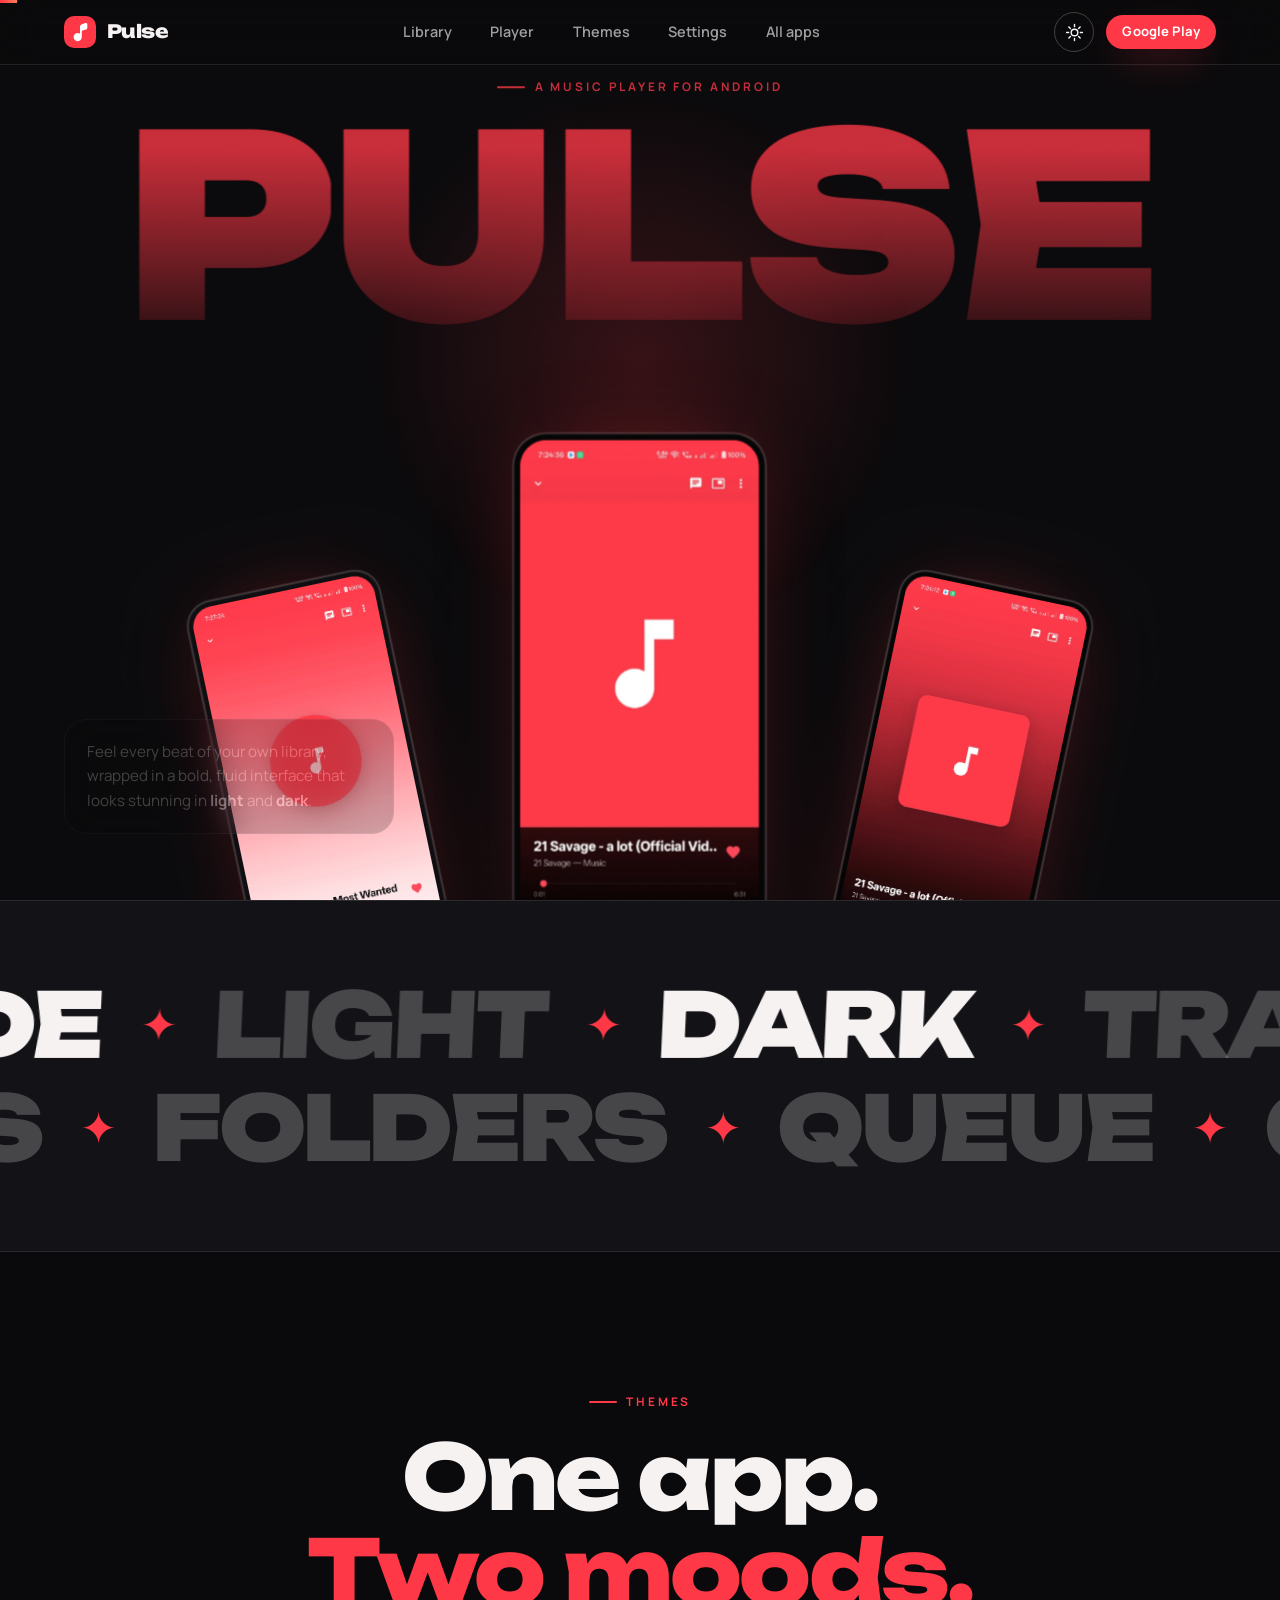
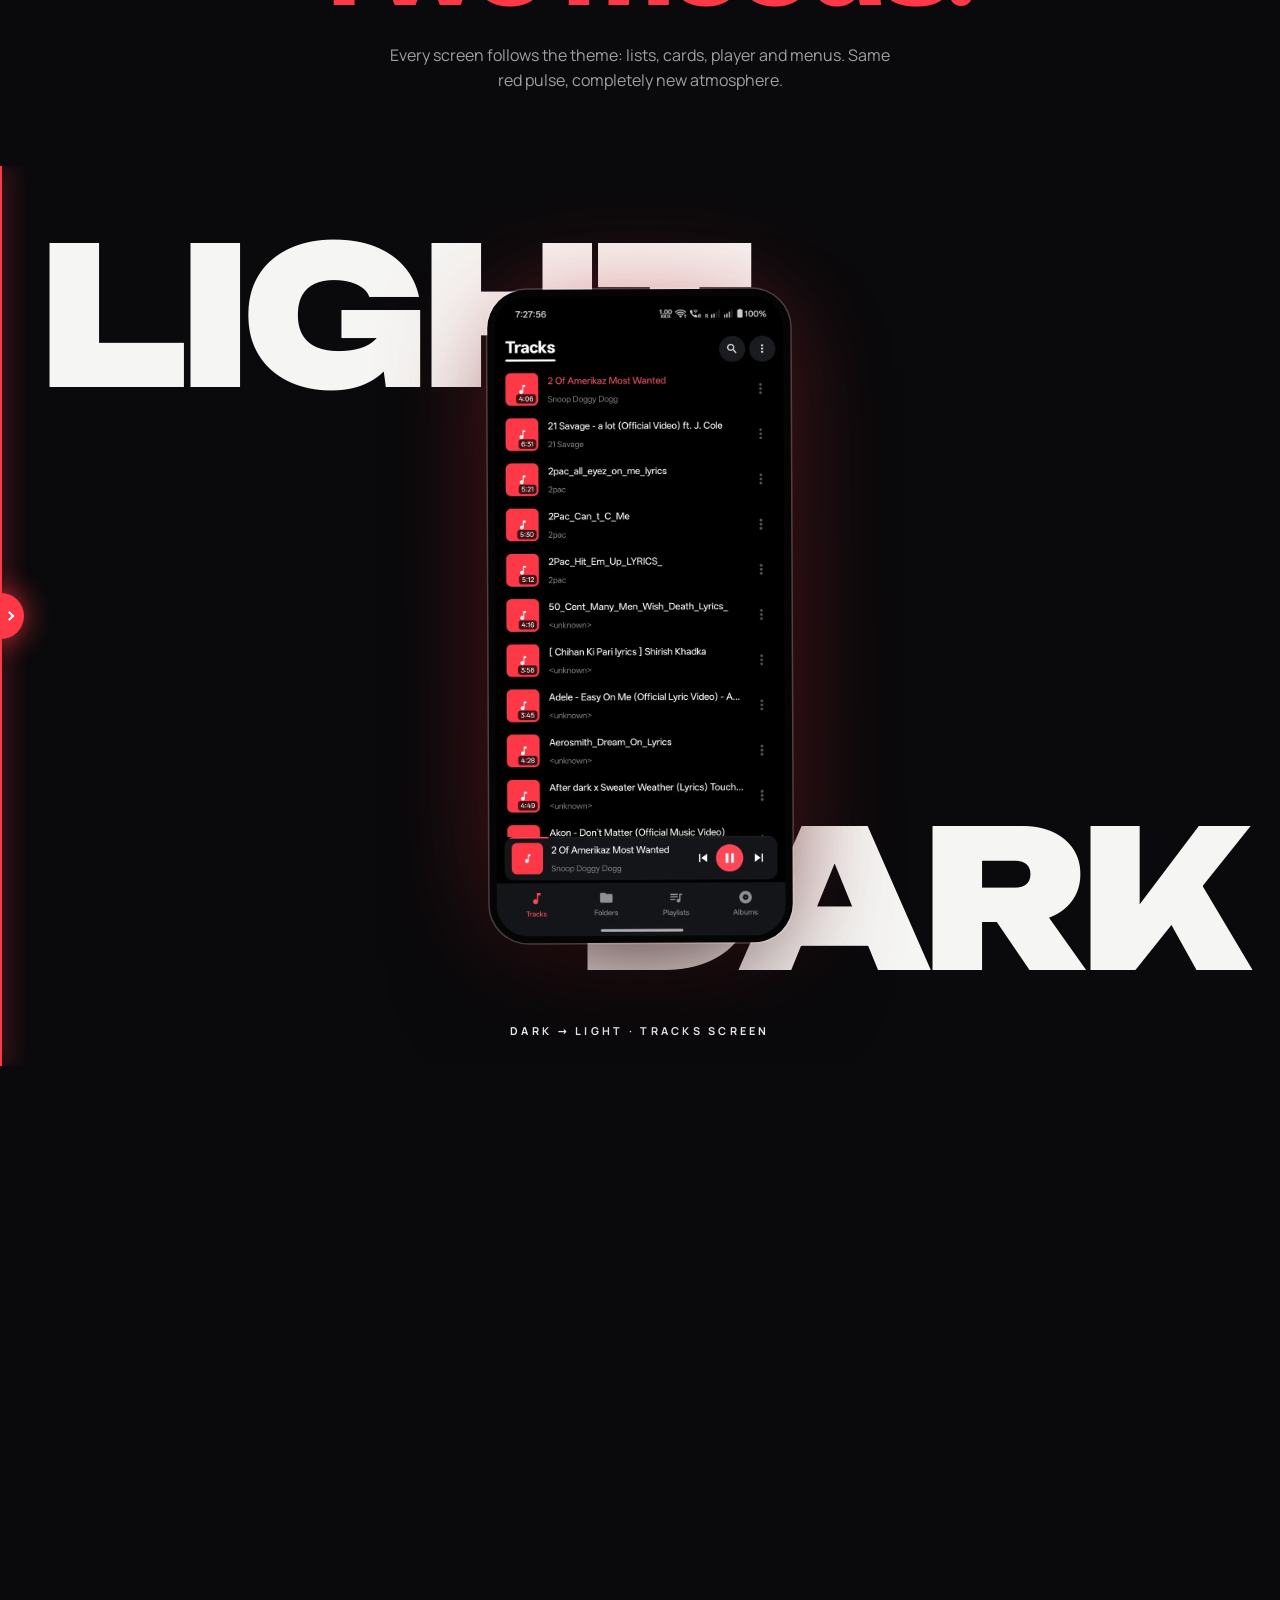
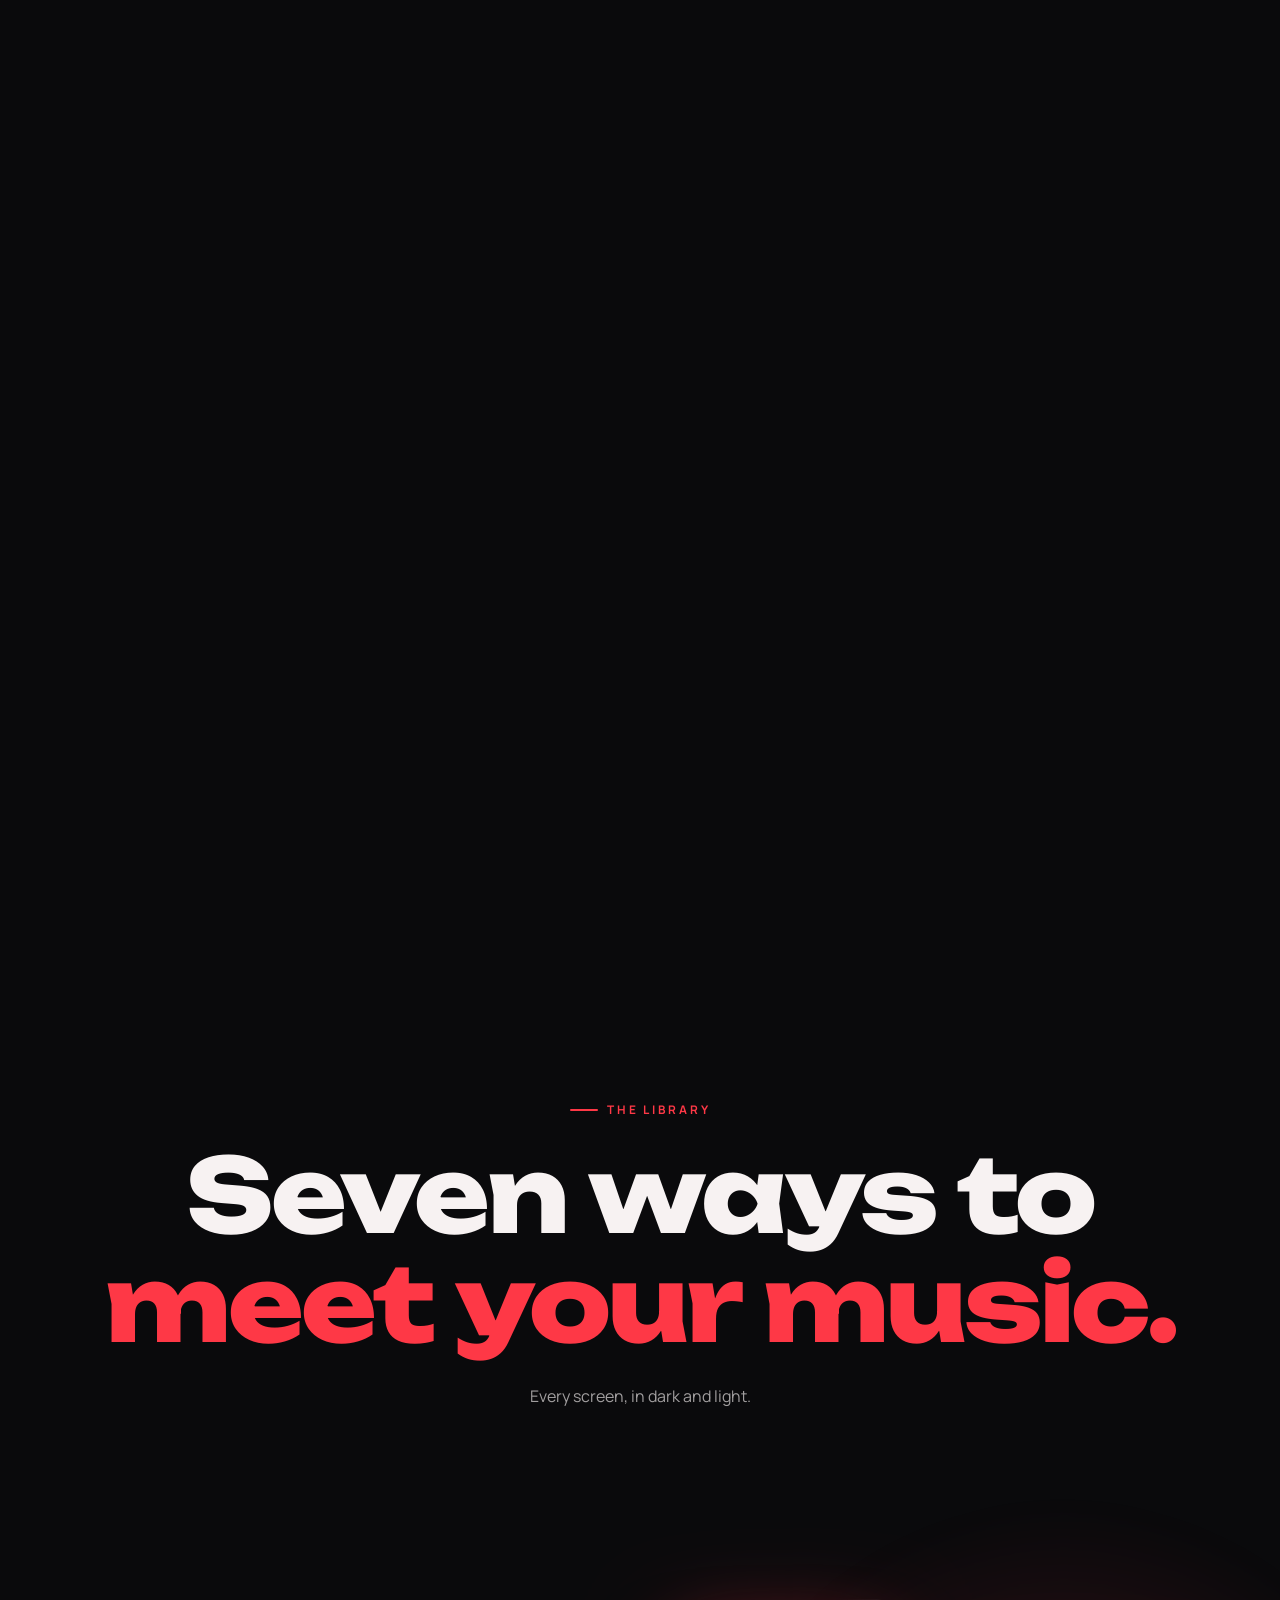
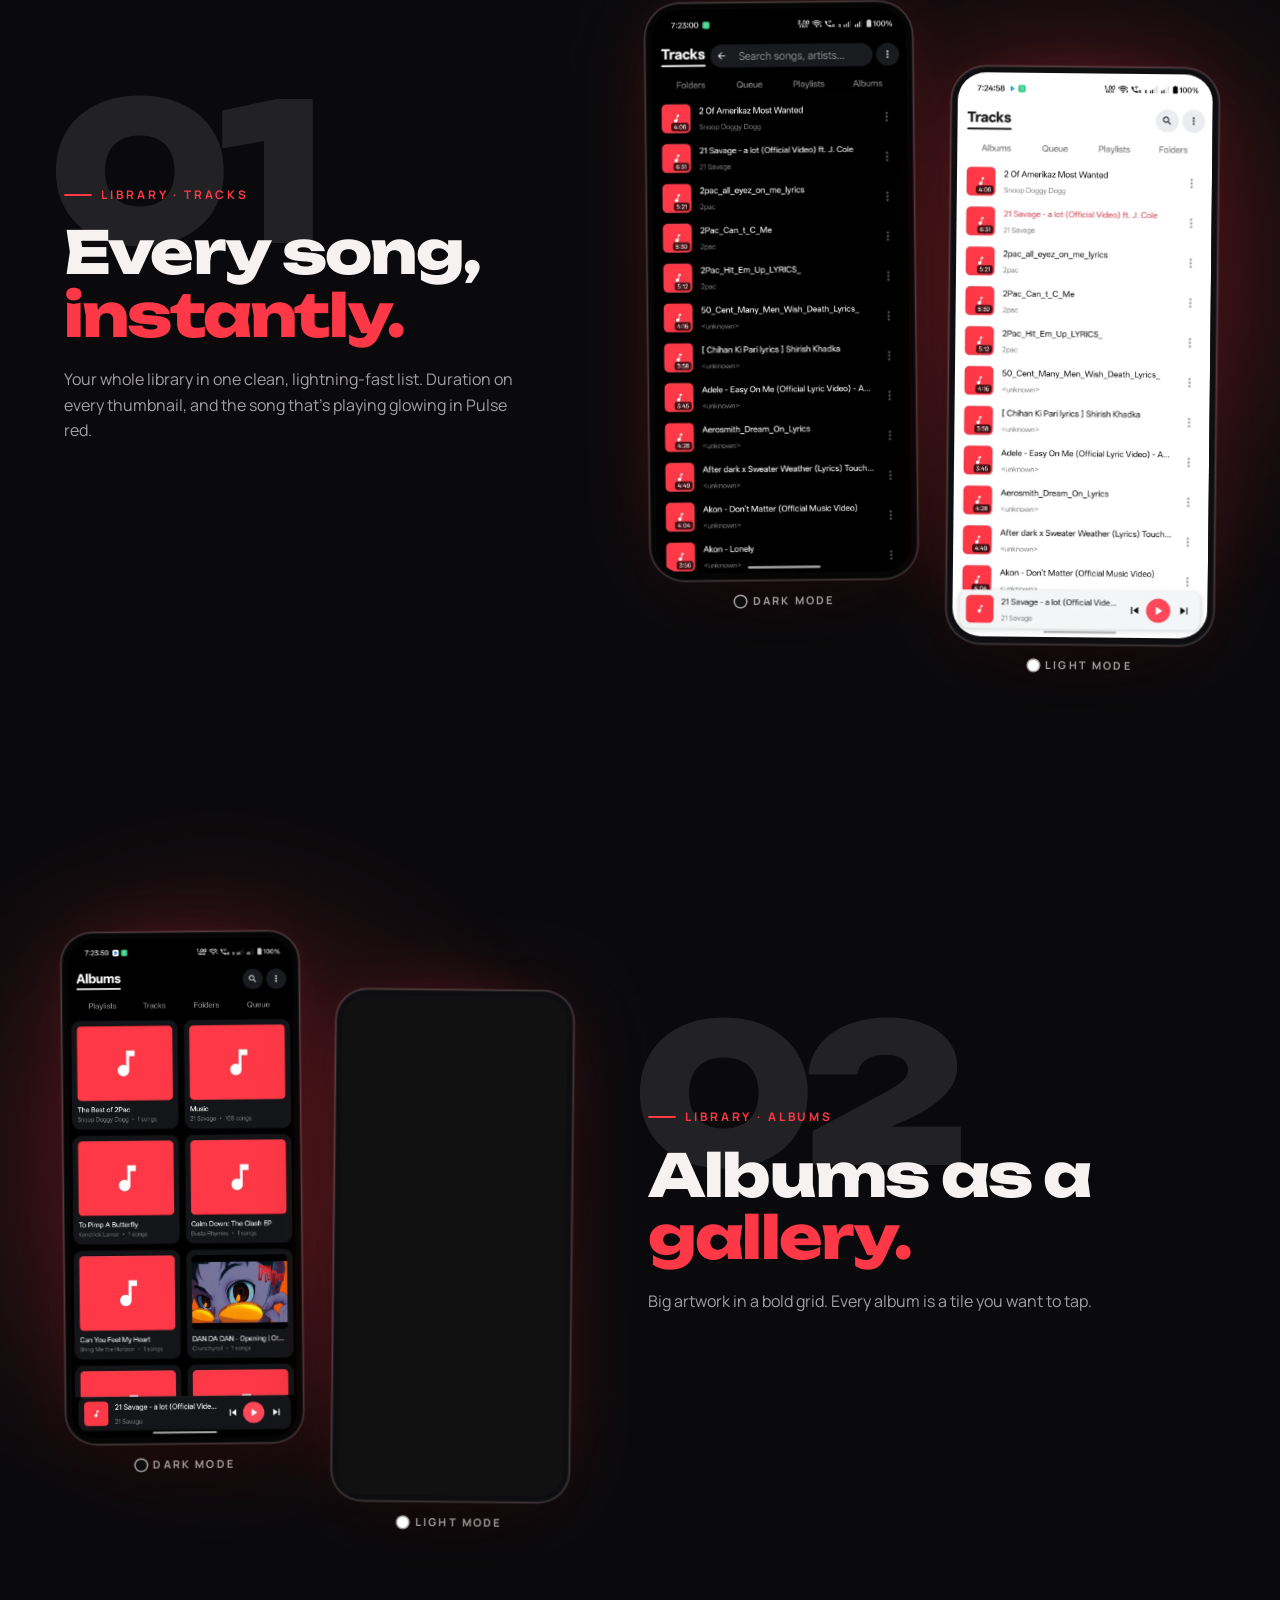
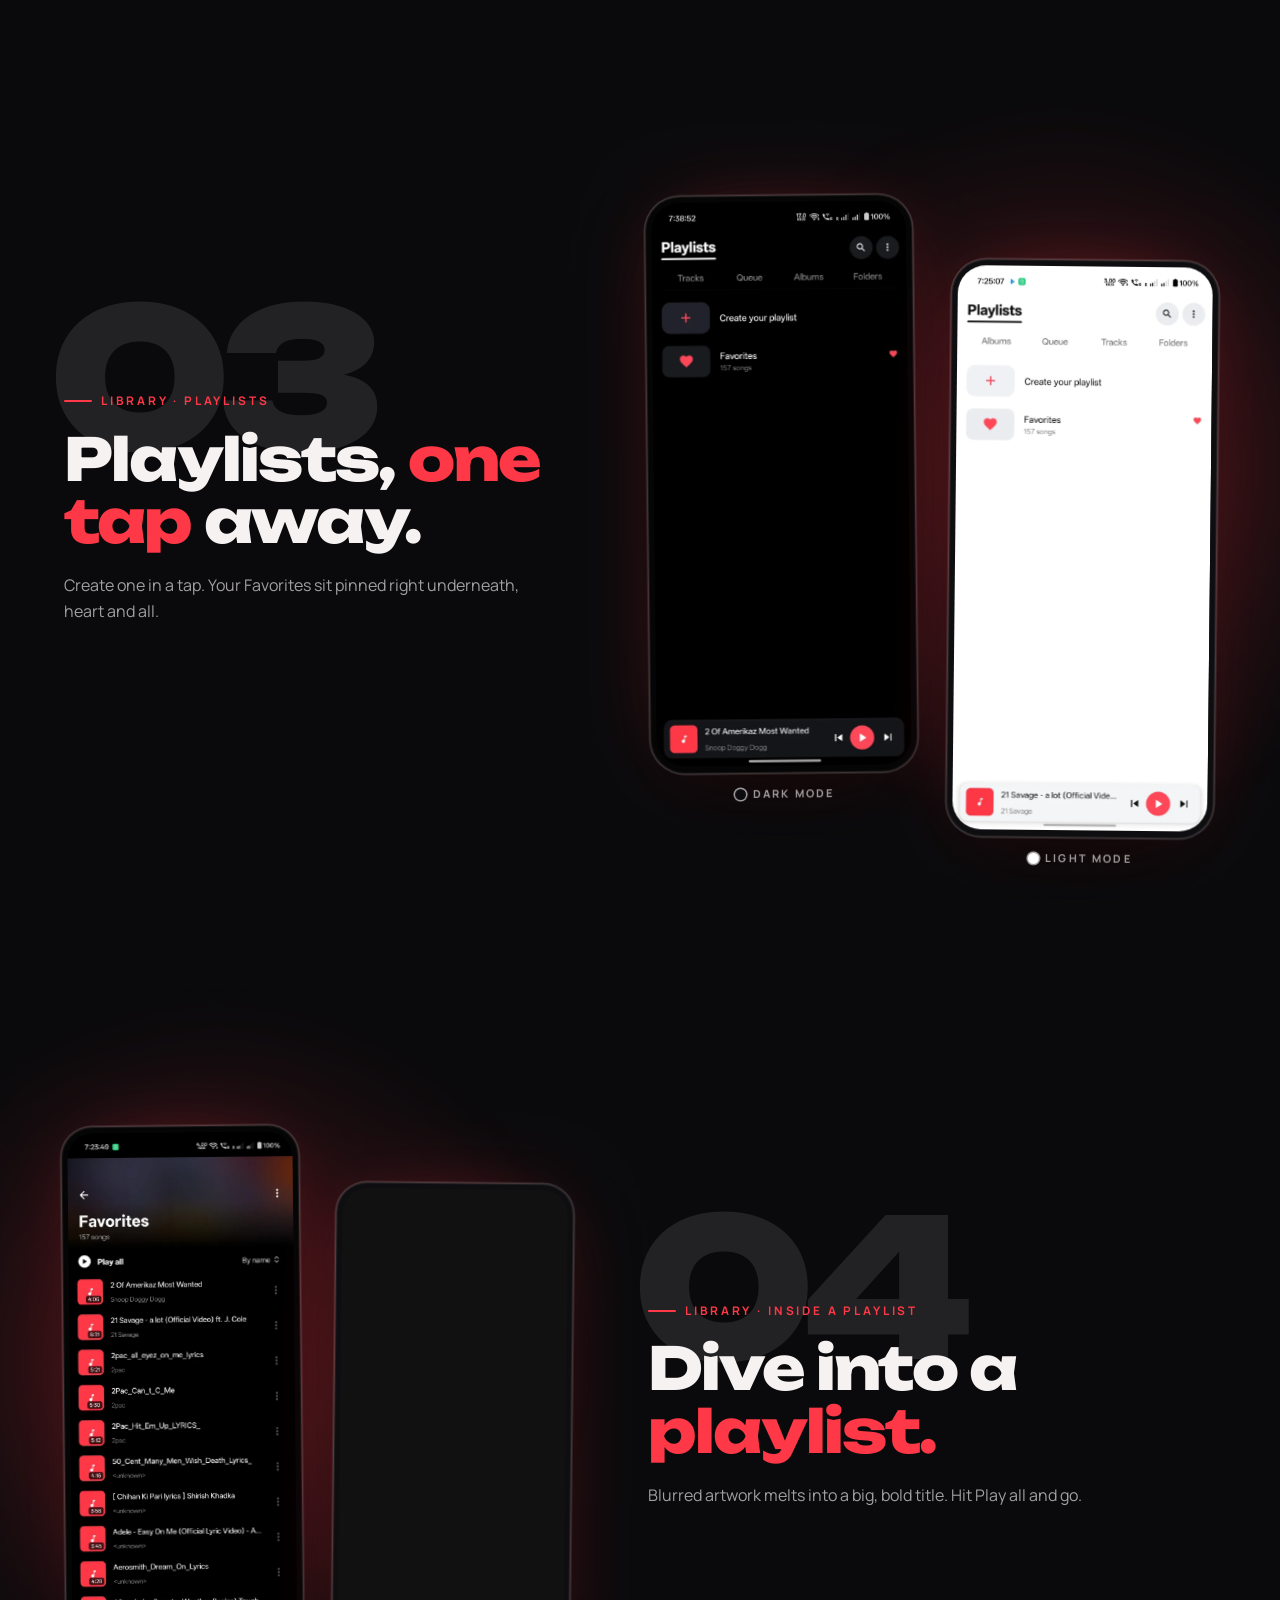
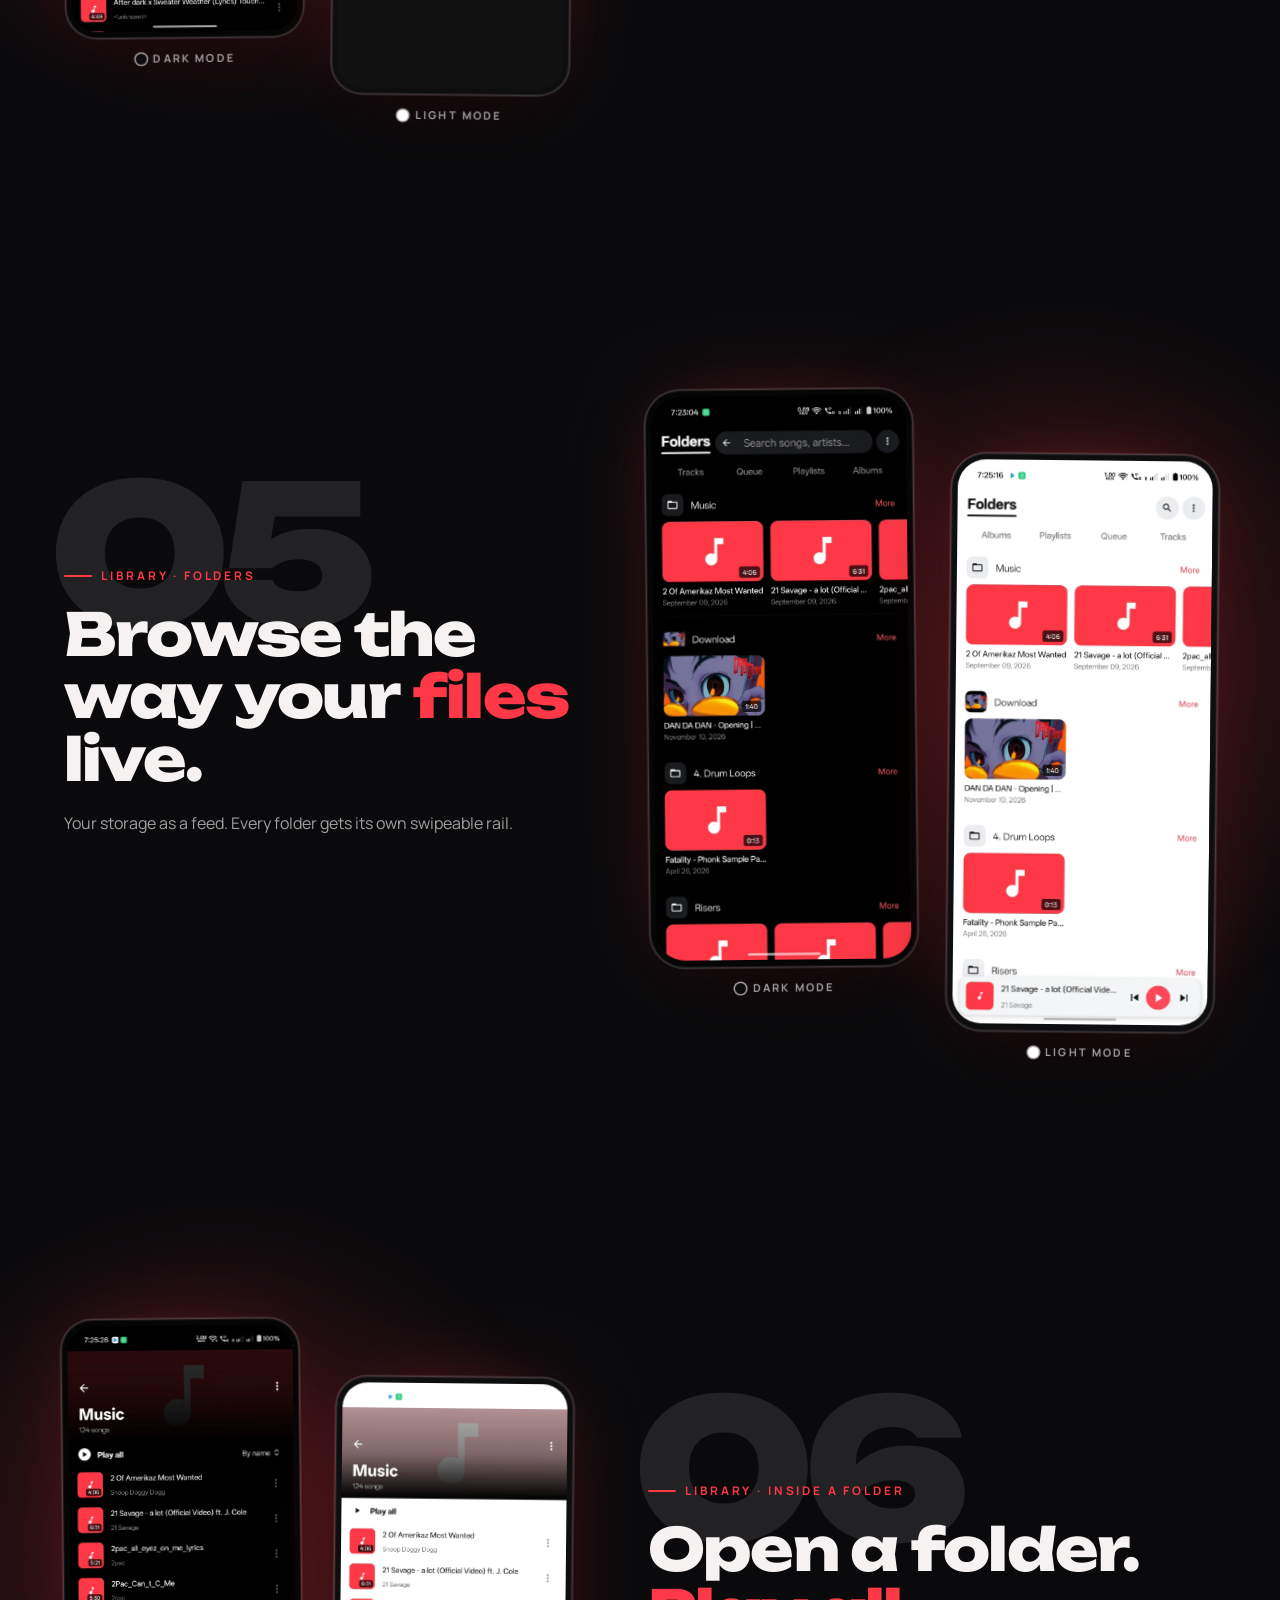
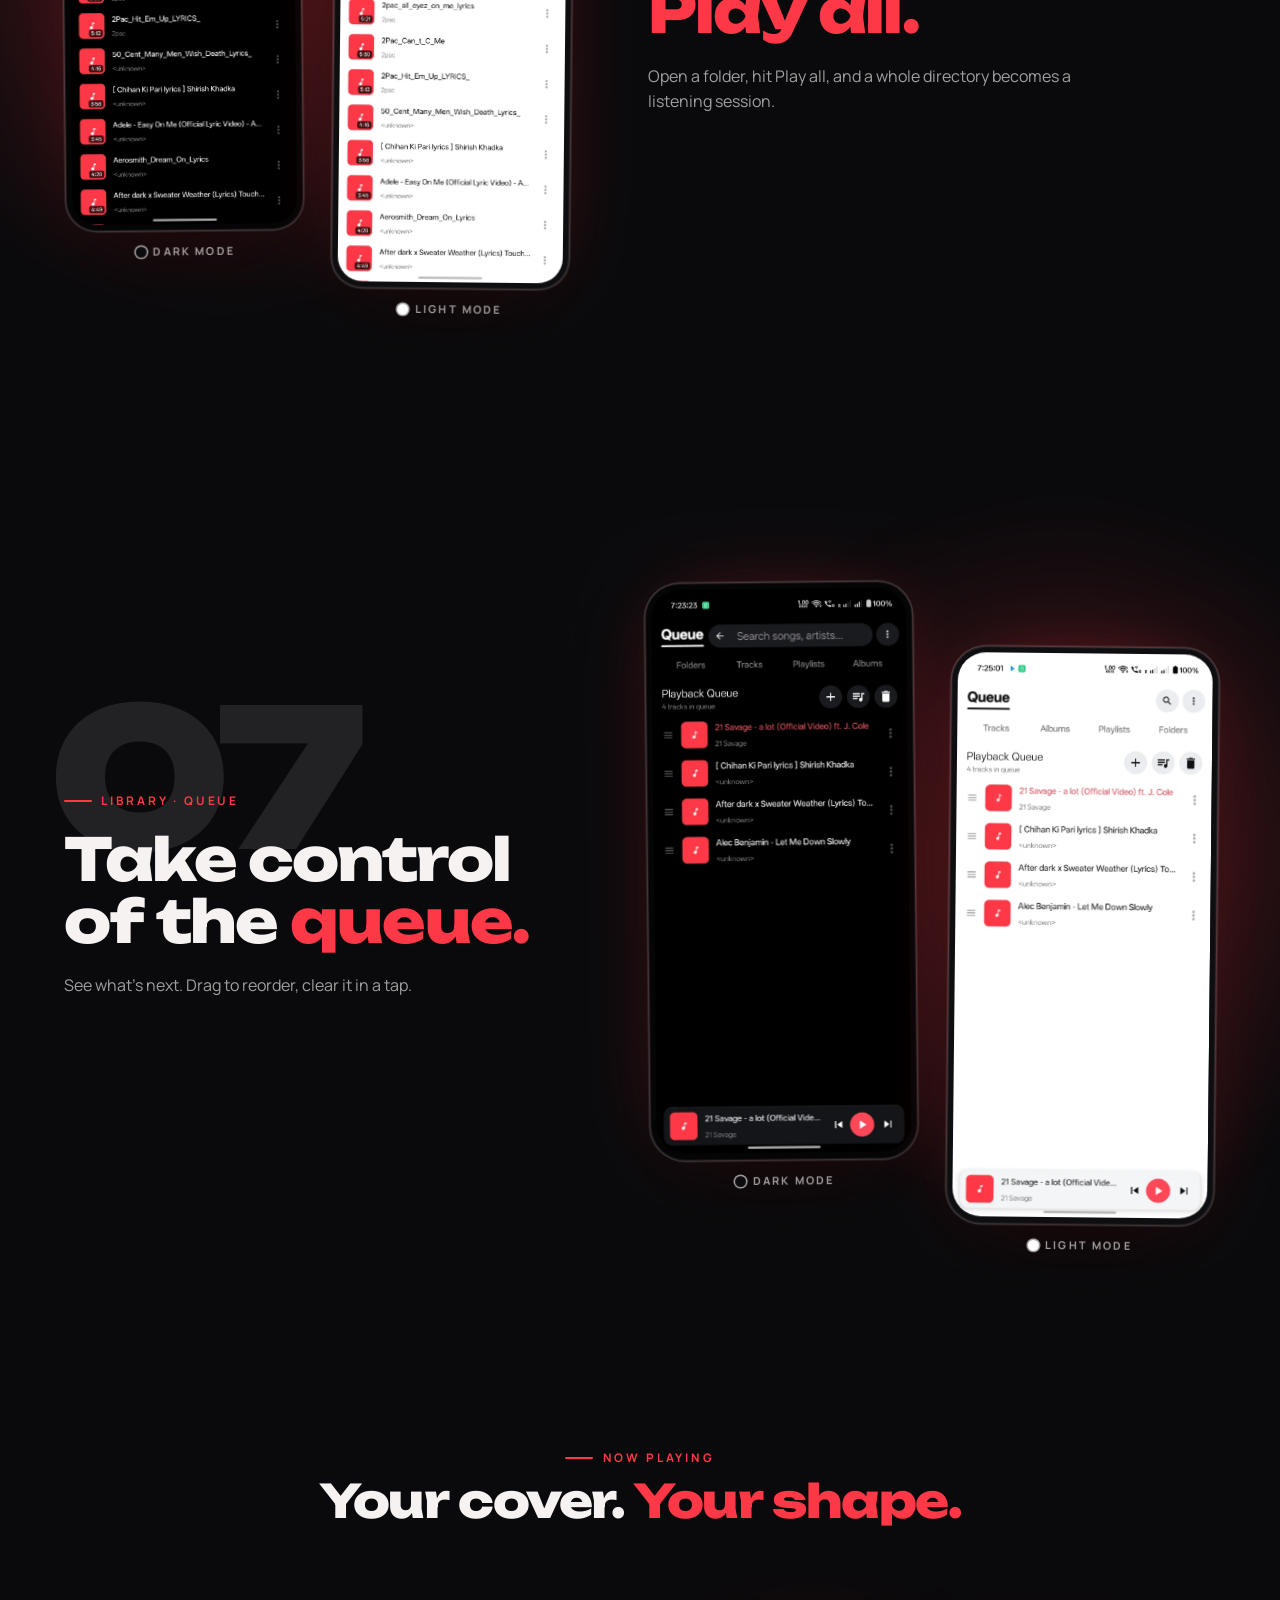
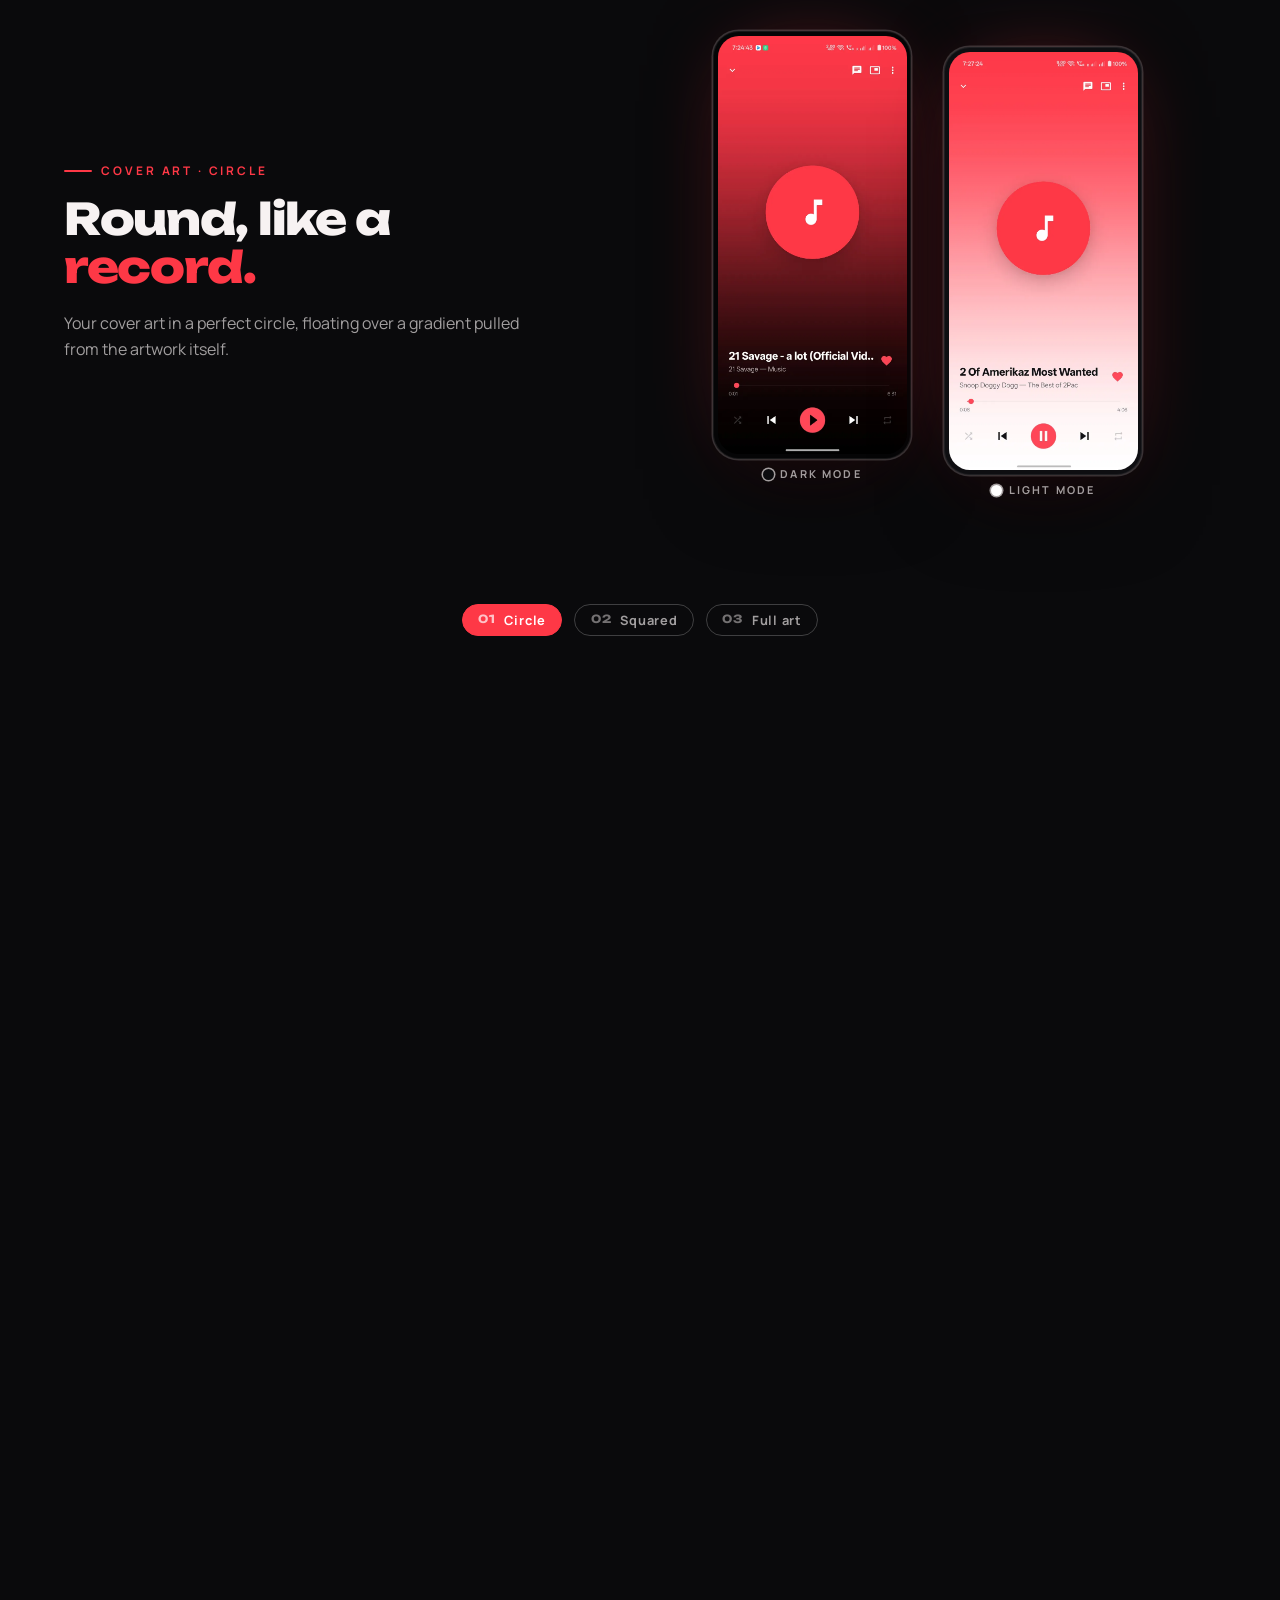
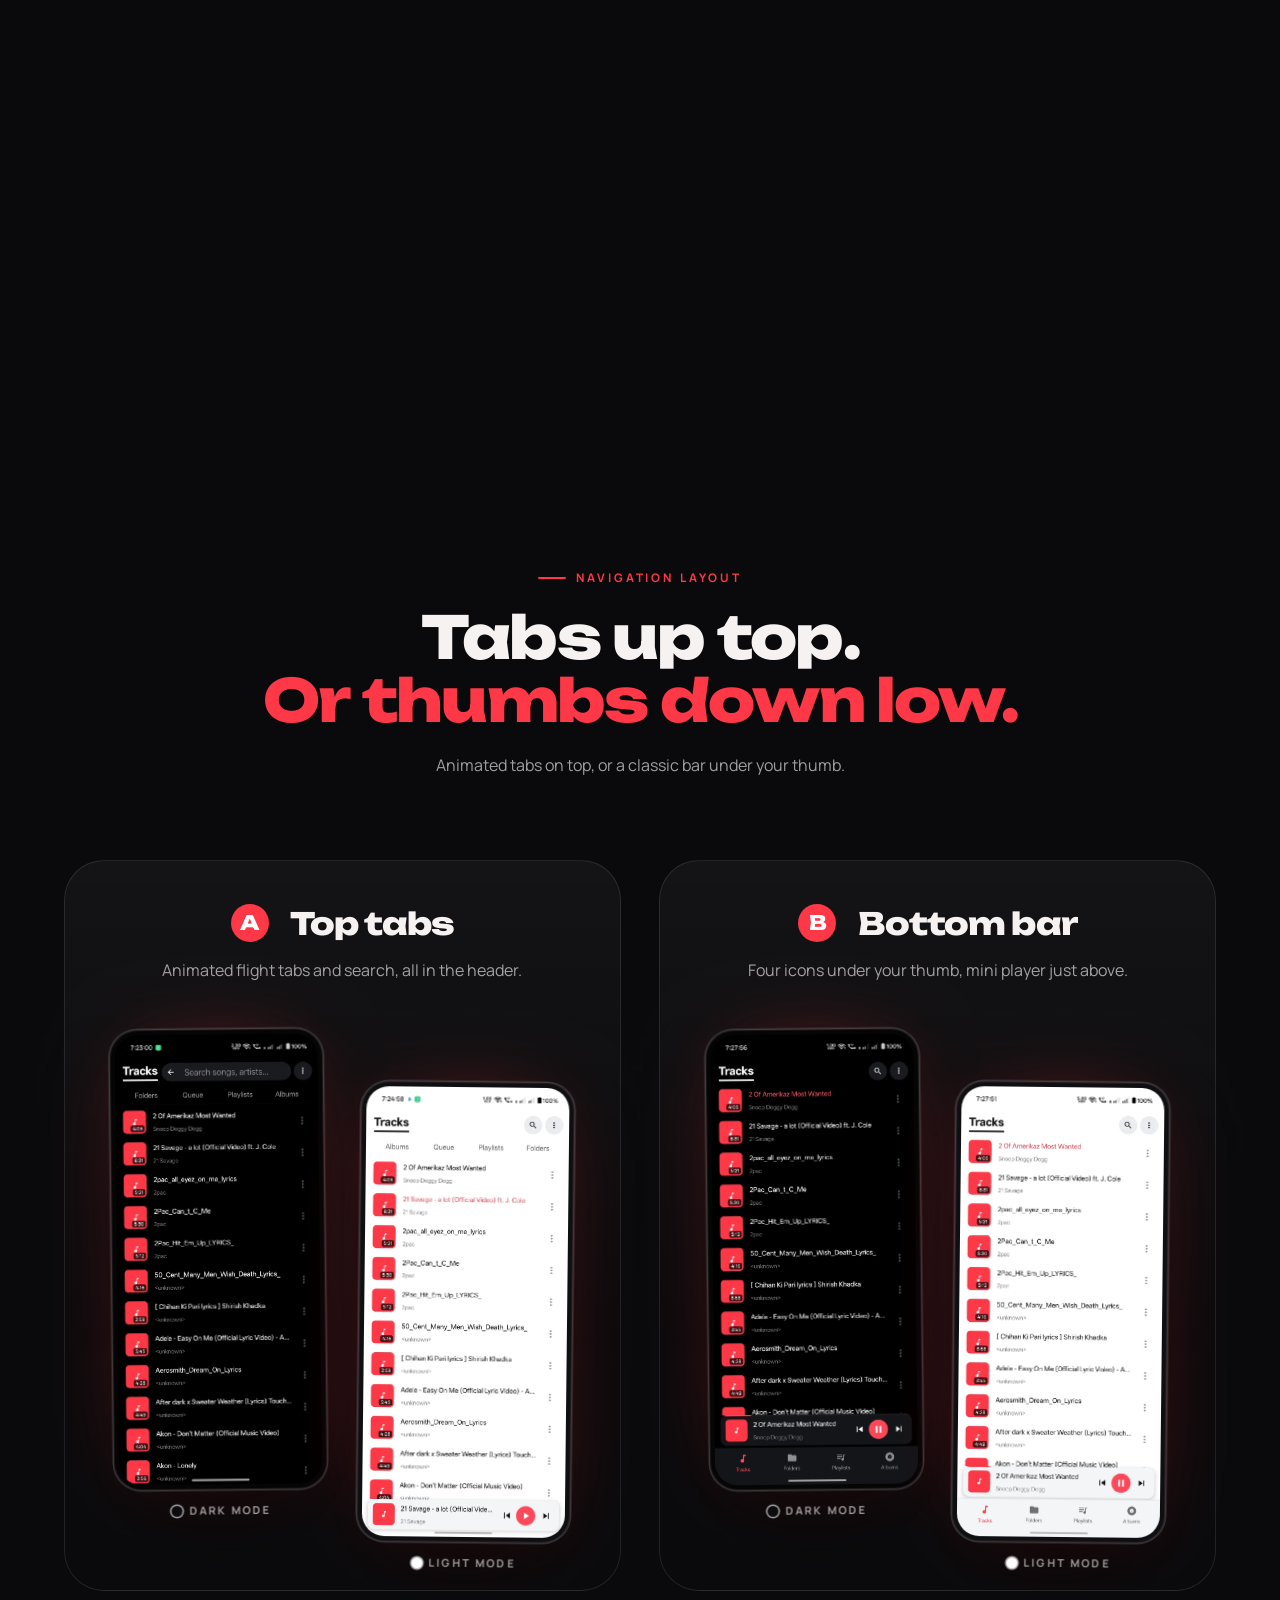
==== commit 18b245a8: "Update homepage theme, branding, social links, and fix mobile cover art animation" ====
--- a/pulse-music/index.html
+++ b/pulse-music/index.html
@@ -34,7 +34,7 @@
 <div class="glow" aria-hidden="true"></div>
 
 <nav class="nav" aria-label="Main">
-  <a class="brand" href="#top" aria-label="Pulse Music home"><svg class="note" viewBox="0 0 64 64" aria-hidden="true"><circle cx="25" cy="46" r="9"/><rect x="32" y="12" width="6" height="34"/><path d="M32 12l19 7v9l-19-7z"/></svg><span>Pulse</span></a>
+  <a class="brand" href="#top" aria-label="Pulse Music home"><svg class="note" viewBox="0 0 24 24" aria-hidden="true"><path d="M18.6325,9.17667 L14,10.7208 L14,17.5001 C14,19.9853 11.9853,22.0001 9.5,22.0001 C7.01472,22.0001 5,19.9853 5,17.5001 C5,15.0148 7.01472,13.0001 9.5,13.0001 C10.4251,13.0001 11.285,13.2792 12,13.7578 L12,6.44158 C12,5.15029 12.8263,4.00387 14.0513,3.59553 L18.0257,2.27075 C18.997,1.94699 20,2.66994 20,3.69378 L20,7.2793 C20,8.14017 19.4491,8.90444 18.6325,9.17667 Z"/></svg><span>Pulse</span></a>
   <ul class="nav-links">
     <li><a href="#library">Library</a></li>
     <li><a href="#player">Player</a></li>
@@ -92,7 +92,7 @@
   <div class="wipe-intro">
     <p class="eyebrow">Themes</p>
     <h2>One app.<br><em>Two moods.</em></h2>
-    <p>Flip the Dark Mode switch in Settings and every screen follows: lists, cards, player and menus. Same red pulse, completely new atmosphere. Keep scrolling and let the light take over.</p>
+    <p>Every screen follows the theme: lists, cards, player and menus. Same red pulse, completely new atmosphere.</p>
   </div>
   <div class="wipe-stage">
     <div class="wipe-bg wipe-bg--light" aria-hidden="true"></div>
@@ -114,7 +114,7 @@
 <section class="chapter" id="library">
   <p class="eyebrow">The library</p>
   <h2 class="chapter-title" data-split>Seven ways to<br><em>meet your music.</em></h2>
-  <p class="chapter-sub reveal">Every screen below is shown twice: the dark version first, the light version right next to it. Scroll on, because they move at different speeds.</p>
+  <p class="chapter-sub reveal">Every screen, in dark and light.</p>
 </section>
 
 <section class="feat" id="tracks" data-side="left">
@@ -123,11 +123,7 @@
     <span class="feat-num" aria-hidden="true">01</span>
     <p class="eyebrow">Library · Tracks</p>
     <h2 data-split>Every song,<br><em>instantly.</em></h2>
-    <p class="feat-p reveal">Your whole library in one clean, fast list. Each track shows its duration right on the thumbnail, with the title and artist underneath, and the song that's playing glows in Pulse red so you never lose your place.</p>
-    <div class="seen reveal">
-      <h3>On screen</h3>
-      <ul><li>Animated tab bar on top: Folders, Queue, Playlists, Albums</li><li>A search field that sits right beside the page title</li><li>Currently playing track highlighted in red</li></ul>
-    </div>
+    <p class="feat-p reveal">Your whole library in one clean, lightning-fast list. Duration on every thumbnail, and the song that's playing glowing in Pulse red.</p>
   </div>
   <div class="duo ">
   <div class="duo-a" data-speed="-1"><figure class="phone phone--dark " data-tilt>
@@ -147,11 +143,7 @@
     <span class="feat-num" aria-hidden="true">02</span>
     <p class="eyebrow">Library · Albums</p>
     <h2 data-split>Albums as a <em>gallery.</em></h2>
-    <p class="feat-p reveal">Browse by album in a bold two-column grid. Big artwork, the album name, the artist and the number of songs on every tile. Video files get their own thumbnail too, so your whole collection looks alive.</p>
-    <div class="seen reveal">
-      <h3>On screen</h3>
-      <ul><li>Two-column grid of artwork cards</li><li>Artist and song count under every album</li><li>Mini player stays docked while you browse</li></ul>
-    </div>
+    <p class="feat-p reveal">Big artwork in a bold grid. Every album is a tile you want to tap.</p>
   </div>
   <div class="duo ">
   <div class="duo-a" data-speed="-1"><figure class="phone phone--dark " data-tilt>
@@ -171,11 +163,7 @@
     <span class="feat-num" aria-hidden="true">03</span>
     <p class="eyebrow">Library · Playlists</p>
     <h2 data-split>Playlists, <em>one tap</em> away.</h2>
-    <p class="feat-p reveal">Start a new playlist with a single button. Your Favorites collection sits right underneath, marked with its heart and a live count of how many songs it holds.</p>
-    <div class="seen reveal">
-      <h3>On screen</h3>
-      <ul><li>'Create your playlist' button at the top of the list</li><li>Favorites playlist with its heart and live song count</li><li>Playback controls remain one tap away at the bottom</li></ul>
-    </div>
+    <p class="feat-p reveal">Create one in a tap. Your Favorites sit pinned right underneath, heart and all.</p>
   </div>
   <div class="duo ">
   <div class="duo-a" data-speed="-1"><figure class="phone phone--dark " data-tilt>
@@ -195,11 +183,7 @@
     <span class="feat-num" aria-hidden="true">04</span>
     <p class="eyebrow">Library · Inside a playlist</p>
     <h2 data-split>Dive into a <em>playlist.</em></h2>
-    <p class="feat-p reveal">Open a playlist and the header melts into blurred artwork with a big title and song count. Hit Play all to start from the top, or change the sort order from the menu on the right.</p>
-    <div class="seen reveal">
-      <h3>On screen</h3>
-      <ul><li>Blurred artwork header with large title</li><li>Song count plus a one-tap 'Play all'</li><li>Sort menu ('By name') and an overflow menu</li></ul>
-    </div>
+    <p class="feat-p reveal">Blurred artwork melts into a big, bold title. Hit Play all and go.</p>
   </div>
   <div class="duo ">
   <div class="duo-a" data-speed="-1"><figure class="phone phone--dark " data-tilt>
@@ -219,11 +203,7 @@
     <span class="feat-num" aria-hidden="true">05</span>
     <p class="eyebrow">Library · Folders</p>
     <h2 data-split>Browse the way your <em>files</em> live.</h2>
-    <p class="feat-p reveal">The Folders tab turns your storage into a feed. Every folder gets its own row of swipeable thumbnails with a duration badge and a date, and 'More' opens the full folder.</p>
-    <div class="seen reveal">
-      <h3>On screen</h3>
-      <ul><li>One horizontal rail per folder: Music, Download, Drum Loops, Risers</li><li>Duration badge and date on each item</li><li>'More' jumps straight into the whole folder</li></ul>
-    </div>
+    <p class="feat-p reveal">Your storage as a feed. Every folder gets its own swipeable rail.</p>
   </div>
   <div class="duo ">
   <div class="duo-a" data-speed="-1"><figure class="phone phone--dark " data-tilt>
@@ -243,11 +223,7 @@
     <span class="feat-num" aria-hidden="true">06</span>
     <p class="eyebrow">Library · Inside a folder</p>
     <h2 data-split>Open a folder.<br><em>Play all.</em></h2>
-    <p class="feat-p reveal">Inside a folder you get the same polished header treatment: the folder name, how many songs it holds, a Play all button and sorting, so a whole directory becomes a listening session in one tap.</p>
-    <div class="seen reveal">
-      <h3>On screen</h3>
-      <ul><li>Folder name with its song count (e.g. 124 songs)</li><li>'Play all' and sort controls under the header</li><li>Back arrow and menu in the translucent top bar</li></ul>
-    </div>
+    <p class="feat-p reveal">Open a folder, hit Play all, and a whole directory becomes a listening session.</p>
   </div>
   <div class="duo ">
   <div class="duo-a" data-speed="-1"><figure class="phone phone--dark " data-tilt>
@@ -267,11 +243,7 @@
     <span class="feat-num" aria-hidden="true">07</span>
     <p class="eyebrow">Library · Queue</p>
     <h2 data-split>Take control of the <em>queue.</em></h2>
-    <p class="feat-p reveal">See exactly what's coming up next. The Playback Queue shows how many tracks are lined up, lets you drag songs into a new order with the handles on the left, and has quick actions to add to or clear the queue.</p>
-    <div class="seen reveal">
-      <h3>On screen</h3>
-      <ul><li>'Playback Queue' with a live track count</li><li>Drag handles on the left of every track to reorder</li><li>Add and clear buttons at the top right</li></ul>
-    </div>
+    <p class="feat-p reveal">See what's next. Drag to reorder, clear it in a tap.</p>
   </div>
   <div class="duo ">
   <div class="duo-a" data-speed="-1"><figure class="phone phone--dark " data-tilt>
@@ -298,22 +270,19 @@
   <span class="feat-num" aria-hidden="true">01</span>
   <p class="eyebrow">Cover art · Circle</p>
   <h3 class="step-h">Round, like a <em>record.</em></h3>
-  <p class="feat-p">Your cover art spins into a perfect circle over a gradient pulled from the artwork itself. Heart a song with one tap, reach quick actions from the icons along the top, and scrub the seek bar with live timestamps.</p>
-  <div class="seen"><h3>On screen</h3><ul><li>Circular cover art, centred</li><li>Heart button next to the title</li><li>Shuffle, previous, play/pause, next, repeat</li></ul></div>
+  <p class="feat-p">Your cover art in a perfect circle, floating over a gradient pulled from the artwork itself.</p>
 </article>
 <article class="step-text">
   <span class="feat-num" aria-hidden="true">02</span>
   <p class="eyebrow">Cover art · Squared</p>
   <h3 class="step-h">A rounded <em>square</em> frame.</h3>
-  <p class="feat-p">Prefer the classic album look? Switch the cover art shape to Square and the artwork sits in a soft-cornered tile. The colours still flow from the cover into the whole player background.</p>
-  <div class="seen"><h3>On screen</h3><ul><li>Rounded-square artwork</li><li>Gradient extracted from the album art</li><li>Same full set of transport controls</li></ul></div>
+  <p class="feat-p">A soft-cornered tile, with colours flowing from the cover into the whole player.</p>
 </article>
 <article class="step-text">
   <span class="feat-num" aria-hidden="true">03</span>
   <p class="eyebrow">Cover art · Full art</p>
   <h3 class="step-h">Art, <em>edge to edge.</em></h3>
-  <p class="feat-p">Go all-in with Full art: the cover stretches across the top of the screen and fades into the controls. It's the most immersive way to watch a song play.</p>
-  <div class="seen"><h3>On screen</h3><ul><li>Cover fills the top of the screen</li><li>Title, artist and album in the fade</li><li>Seek bar with elapsed and total time</li></ul></div>
+  <p class="feat-p">The cover stretches edge to edge and fades into the controls. Pure immersion.</p>
 </article>
       </div>
       <div class="step-visuals">
@@ -362,12 +331,12 @@
   <div class="navs-head">
     <p class="eyebrow">Navigation layout</p>
     <h2 data-split>Tabs up top.<br><em>Or thumbs down low.</em></h2>
-    <p class="chapter-sub reveal">Choose how you move around. The top layout uses animated flight tabs that glide between Tracks, Queue, Playlists and Albums. The bottom bar puts Tracks, Folders, Playlists and Albums right under your thumb.</p>
+    <p class="chapter-sub reveal">Animated tabs on top, or a classic bar under your thumb.</p>
   </div>
   <div class="navs-grid">
     <div class="nav-col">
       <h3 class="nav-col-title"><span>A</span> Top tabs</h3>
-      <p class="nav-col-p">Animated flight tabs and a search field share the header, so more of the screen is yours.</p>
+      <p class="nav-col-p">Animated flight tabs and search, all in the header.</p>
       <div class="duo duo--sm">
   <div class="duo-a" data-speed="-1"><figure class="phone phone--dark " data-tilt>
   <div class="phone-shell"><img src="assets/img/tracks-dark.webp" alt="Pulse tracks screen in dark mode" width="720" height="1595" loading="lazy" decoding="async"></div>
@@ -381,7 +350,7 @@
     </div>
     <div class="nav-col">
       <h3 class="nav-col-title"><span>B</span> Bottom bar</h3>
-      <p class="nav-col-p">Four icons under your thumb, the mini player sitting just above them.</p>
+      <p class="nav-col-p">Four icons under your thumb, mini player just above.</p>
       <div class="duo duo--sm">
   <div class="duo-a" data-speed="-1"><figure class="phone phone--dark " data-tilt>
   <div class="phone-shell"><img src="assets/img/tracks-bottom-dark.webp" alt="Pulse tracks bottom screen in dark mode" width="720" height="1595" loading="lazy" decoding="async"></div>
@@ -403,11 +372,11 @@
     <span class="feat-num" aria-hidden="true">08</span>
     <p class="eyebrow">Settings</p>
     <h2 data-split>Tune it until it's <em>yours.</em></h2>
-    <p class="feat-p reveal">Settings are grouped into Appearance, Library and Playback, each as a tidy card with a toggle, a slider or a picker. Here is everything you can change.</p>
+    <p class="feat-p reveal">Appearance, library and playback, all in tidy cards.</p>
     <div class="chips">
-<div class="chip-group"><h3>Appearance</h3><ul><li class="chip"><b>Dark Mode</b><span>Switch between dark and light theme</span></li><li class="chip"><b>Navigation Layout</b><span>Top tabs with animated flight tabs, or a bottom bar</span></li><li class="chip"><b>Cover Art Shape</b><span>Circle, square or full art</span></li><li class="chip"><b>Auto Gradient</b><span>Extract colours from album art</span></li><li class="chip"><b>Background Blur</b><span>Blur album art behind the player, with an intensity slider</span></li></ul></div>
-<div class="chip-group"><h3>Library</h3><ul><li class="chip"><b>Folder Filter</b><span>Only show songs from the folders you pick</span></li></ul></div>
-<div class="chip-group"><h3>Playback</h3><ul><li class="chip"><b>Gapless Playback</b><span>No silence between tracks</span></li><li class="chip"><b>Crossfade</b><span>Blend one track into the next</span></li><li class="chip"><b>Volume Normalization</b><span>Even volume across tracks</span></li><li class="chip"><b>Pause on Audio Loss</b><span>Pause automatically when audio output drops</span></li></ul></div>
+<div class="chip-group"><h3>Appearance</h3><ul><li class="chip"><b>Dark Mode</b></li><li class="chip"><b>Navigation Layout</b></li><li class="chip"><b>Cover Art Shape</b></li><li class="chip"><b>Auto Gradient</b></li><li class="chip"><b>Background Blur</b></li></ul></div>
+<div class="chip-group"><h3>Library</h3><ul><li class="chip"><b>Folder Filter</b></li></ul></div>
+<div class="chip-group"><h3>Playback</h3><ul><li class="chip"><b>Gapless Playback</b></li><li class="chip"><b>Crossfade</b></li><li class="chip"><b>Volume Normalization</b></li><li class="chip"><b>Pause on Audio Loss</b></li></ul></div>
     </div>
   </div>
   <div class="duo ">
@@ -436,8 +405,8 @@
 </main>
 
 <footer class="foot">
-  <a class="brand" href="#top"><svg class="note" viewBox="0 0 64 64" aria-hidden="true"><circle cx="25" cy="46" r="9"/><rect x="32" y="12" width="6" height="34"/><path d="M32 12l19 7v9l-19-7z"/></svg><span>Pulse</span></a>
-  <p>Pulse Music · <a href="../" style="text-decoration:underline">More apps</a></p>
+  <a class="brand" href="#top"><svg class="note" viewBox="0 0 24 24" aria-hidden="true"><path d="M18.6325,9.17667 L14,10.7208 L14,17.5001 C14,19.9853 11.9853,22.0001 9.5,22.0001 C7.01472,22.0001 5,19.9853 5,17.5001 C5,15.0148 7.01472,13.0001 9.5,13.0001 C10.4251,13.0001 11.285,13.2792 12,13.7578 L12,6.44158 C12,5.15029 12.8263,4.00387 14.0513,3.59553 L18.0257,2.27075 C18.997,1.94699 20,2.66994 20,3.69378 L20,7.2793 C20,8.14017 19.4491,8.90444 18.6325,9.17667 Z"/></svg><span>Pulse</span></a>
+  <p>Pulse Music · <a href="../" style="text-decoration:underline">More apps</a> · <a href="https://github.com/git-drs" target="_blank" rel="noopener noreferrer" style="text-decoration:underline">GitHub</a> · <a href="https://www.youtube.com/@WILD_DRS_OFFICIAL" target="_blank" rel="noopener noreferrer" style="text-decoration:underline">YouTube</a></p>
 </footer>
 
 <script src="vendor/gsap.min.js"></script>
--- a/pulse-music/css/style.css
+++ b/pulse-music/css/style.css
@@ -199,6 +199,15 @@
 .duo--tight .duo-b{margin-top:10%}
 .step-dots{display:none}
 
+.stepper:not(.is-pinned) .stepper-grid{display:grid;grid-template-columns:1fr;gap:48px}
+.stepper:not(.is-pinned) .step-texts,.stepper:not(.is-pinned) .step-visuals{display:contents}
+.stepper:not(.is-pinned) .step-text:nth-child(1){order:1}
+.stepper:not(.is-pinned) .step-vis:nth-child(1){order:2}
+.stepper:not(.is-pinned) .step-text:nth-child(2){order:3}
+.stepper:not(.is-pinned) .step-vis:nth-child(2){order:4}
+.stepper:not(.is-pinned) .step-text:nth-child(3){order:5}
+.stepper:not(.is-pinned) .step-vis:nth-child(3){order:6}
+
 .stepper.is-pinned .stepper-stage{height:100svh;display:flex;flex-direction:column;padding:clamp(70px,10.5vh,110px) var(--gut) 2.4vh}
 .stepper.is-pinned .stepper-head{margin-bottom:1.2vh;gap:.8rem}
 .stepper.is-pinned .stepper-head h2{font-size:clamp(1.8rem,3.6vw,3.6rem)}
@@ -268,10 +277,30 @@
   .feat[data-side="left"] .blob,.feat[data-side="right"] .blob{left:-15vw;right:auto;top:68%}
   .navs-grid{grid-template-columns:1fr}
   .chip-group ul{grid-template-columns:1fr}
-  .stepper-grid{gap:5vh}
-  .step-text{padding-top:6vh}
   .feat-num{font-size:clamp(5rem,26vw,9rem)}
   .wipe-words{font-size:clamp(4rem,24vw,9rem);padding:8svh 4vw 10svh}
+
+  /* stepper mobile pinned */
+  .stepper{overflow:hidden}
+  .stepper.is-pinned .stepper-stage{height:100svh;display:flex;flex-direction:column;justify-content:space-between;padding:clamp(55px,7.5vh,75px) var(--gut) clamp(14px,2.2vh,22px);overflow:hidden}
+  .stepper.is-pinned .stepper-head{margin-bottom:0.5vh;gap:.3rem}
+  .stepper.is-pinned .stepper-head .eyebrow{font-size:.68rem;letter-spacing:.2em}
+  .stepper.is-pinned .stepper-head h2{font-size:clamp(1.4rem,4.6vw,2.1rem);line-height:1.15}
+  .stepper.is-pinned .stepper-grid{flex:1;min-height:0;display:flex;flex-direction:column;align-items:center;justify-content:center;grid-template-columns:1fr;gap:0;width:100%;position:relative}
+  .stepper.is-pinned .step-texts{position:relative;width:100%;height:clamp(85px,13vh,120px);flex:none;margin-bottom:.6vh}
+  .stepper.is-pinned .step-text{position:absolute;inset:0;margin:0;padding:0 6px;display:flex;flex-direction:column;align-items:center;text-align:center;justify-content:center;gap:.35rem}
+  .stepper.is-pinned .step-text .eyebrow{font-size:.68rem;letter-spacing:.18em}
+  .stepper.is-pinned .step-text .step-h{font-size:clamp(1.15rem,3.8vw,1.6rem);line-height:1.15;margin:0}
+  .stepper.is-pinned .step-text .feat-p{font-size:clamp(.78rem,2.7vw,.9rem);line-height:1.35;max-width:36ch;margin:0}
+  .stepper.is-pinned .step-text .feat-num{display:none}
+  .stepper.is-pinned .step-visuals{position:relative;width:100%;flex:1;min-height:0;display:flex;align-items:center;justify-content:center}
+  .stepper.is-pinned .step-vis{position:absolute;inset:0;margin:0;display:flex;align-items:center;justify-content:center}
+  .stepper.is-pinned .duo--tight{--pw:min(34vw,135px,24svh);display:grid;grid-template-columns:repeat(2,var(--pw));gap:clamp(10px,3vw,16px);width:auto;justify-content:center;align-items:center}
+  .stepper.is-pinned .duo--tight .duo-b{margin-top:6%}
+  .stepper.is-pinned .tag{font-size:.68rem;padding:.3em .7em;margin-top:6px}
+  .stepper.is-pinned .step-dots{display:flex;justify-content:center;gap:8px;padding-top:1vh;flex:none}
+  .stepper.is-pinned .dot{padding:.45em .85em;font-size:.72rem;letter-spacing:.04em}
+  .stepper.is-pinned .dot span{font-size:.62rem;margin-right:.3em}
 }
 @media (max-width:560px){
   .btn--sm{display:none}
@@ -285,3 +314,6 @@
 
 .wipe-words span:last-child{align-self:flex-end}
 .stepper.is-pinned .step-text .feat-num{display:none}
+
+.chip{padding:12px 16px}
+.chip b{font-weight:700}
